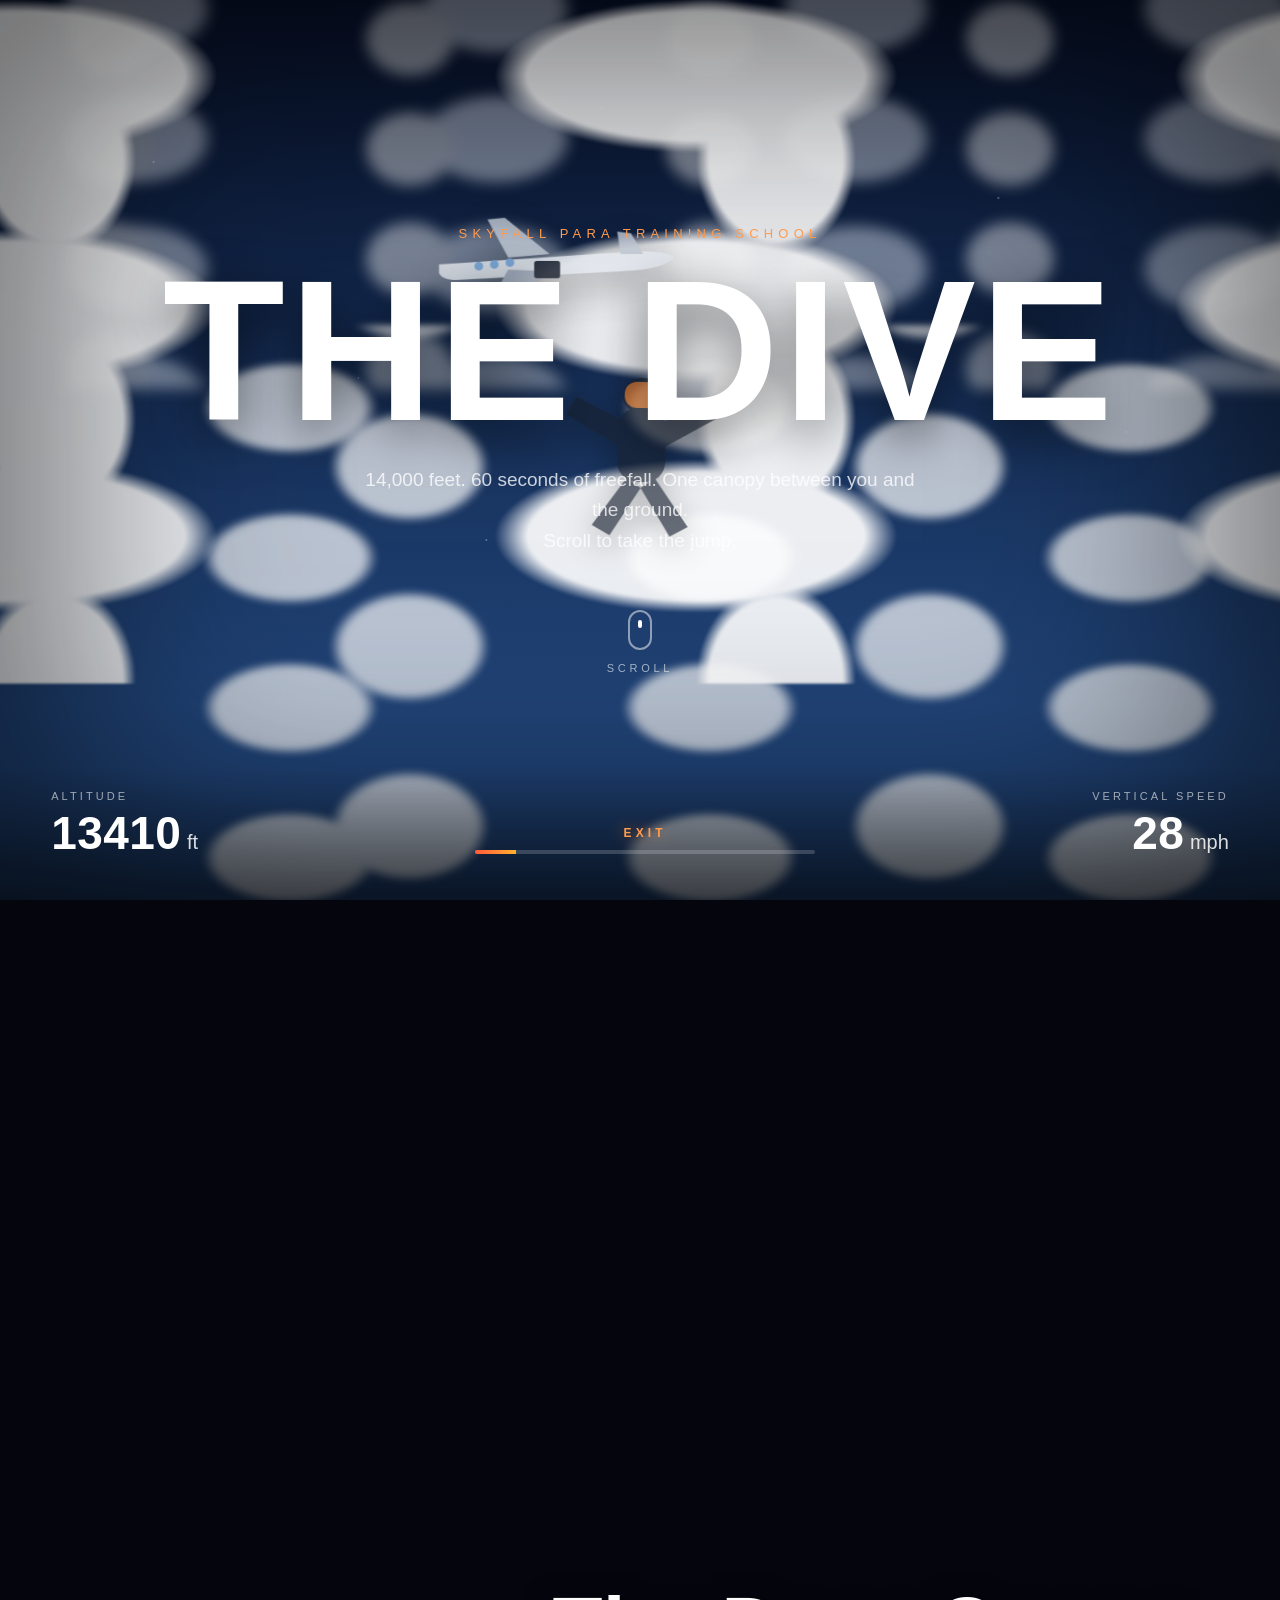
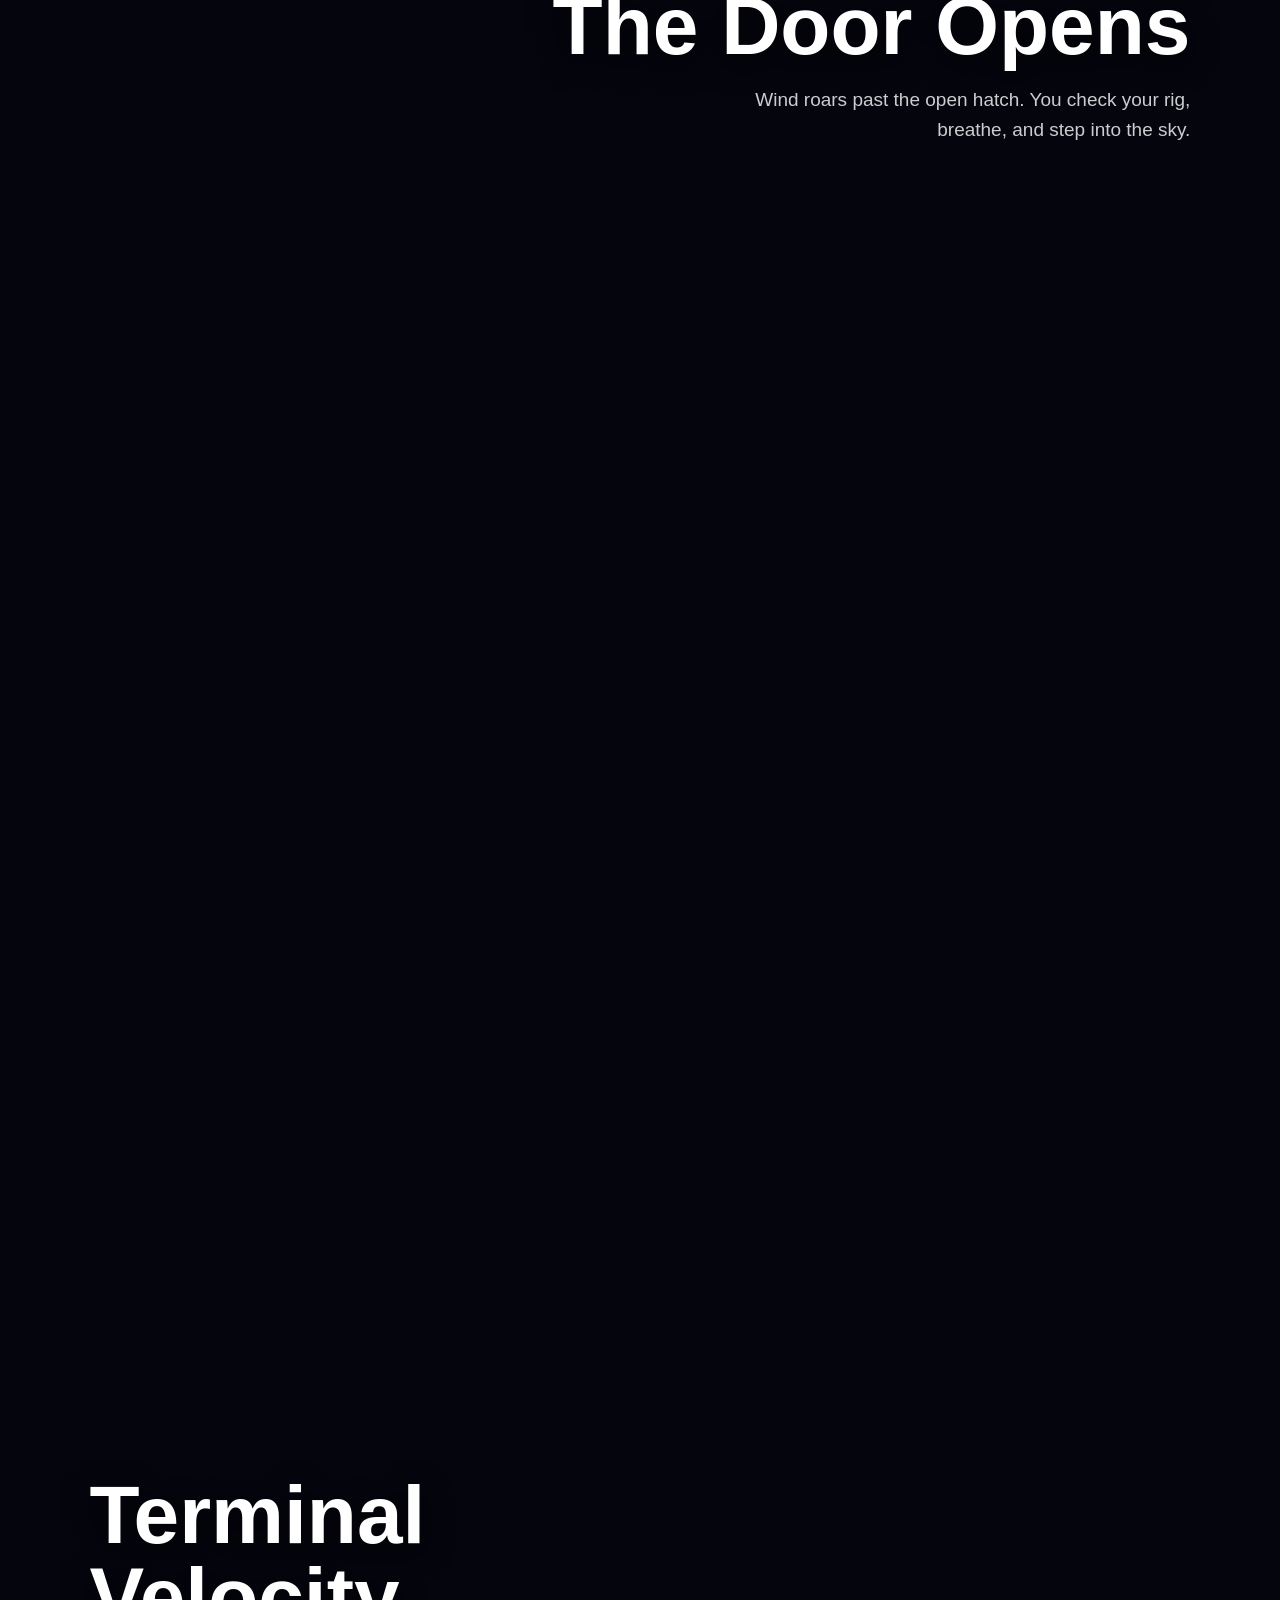
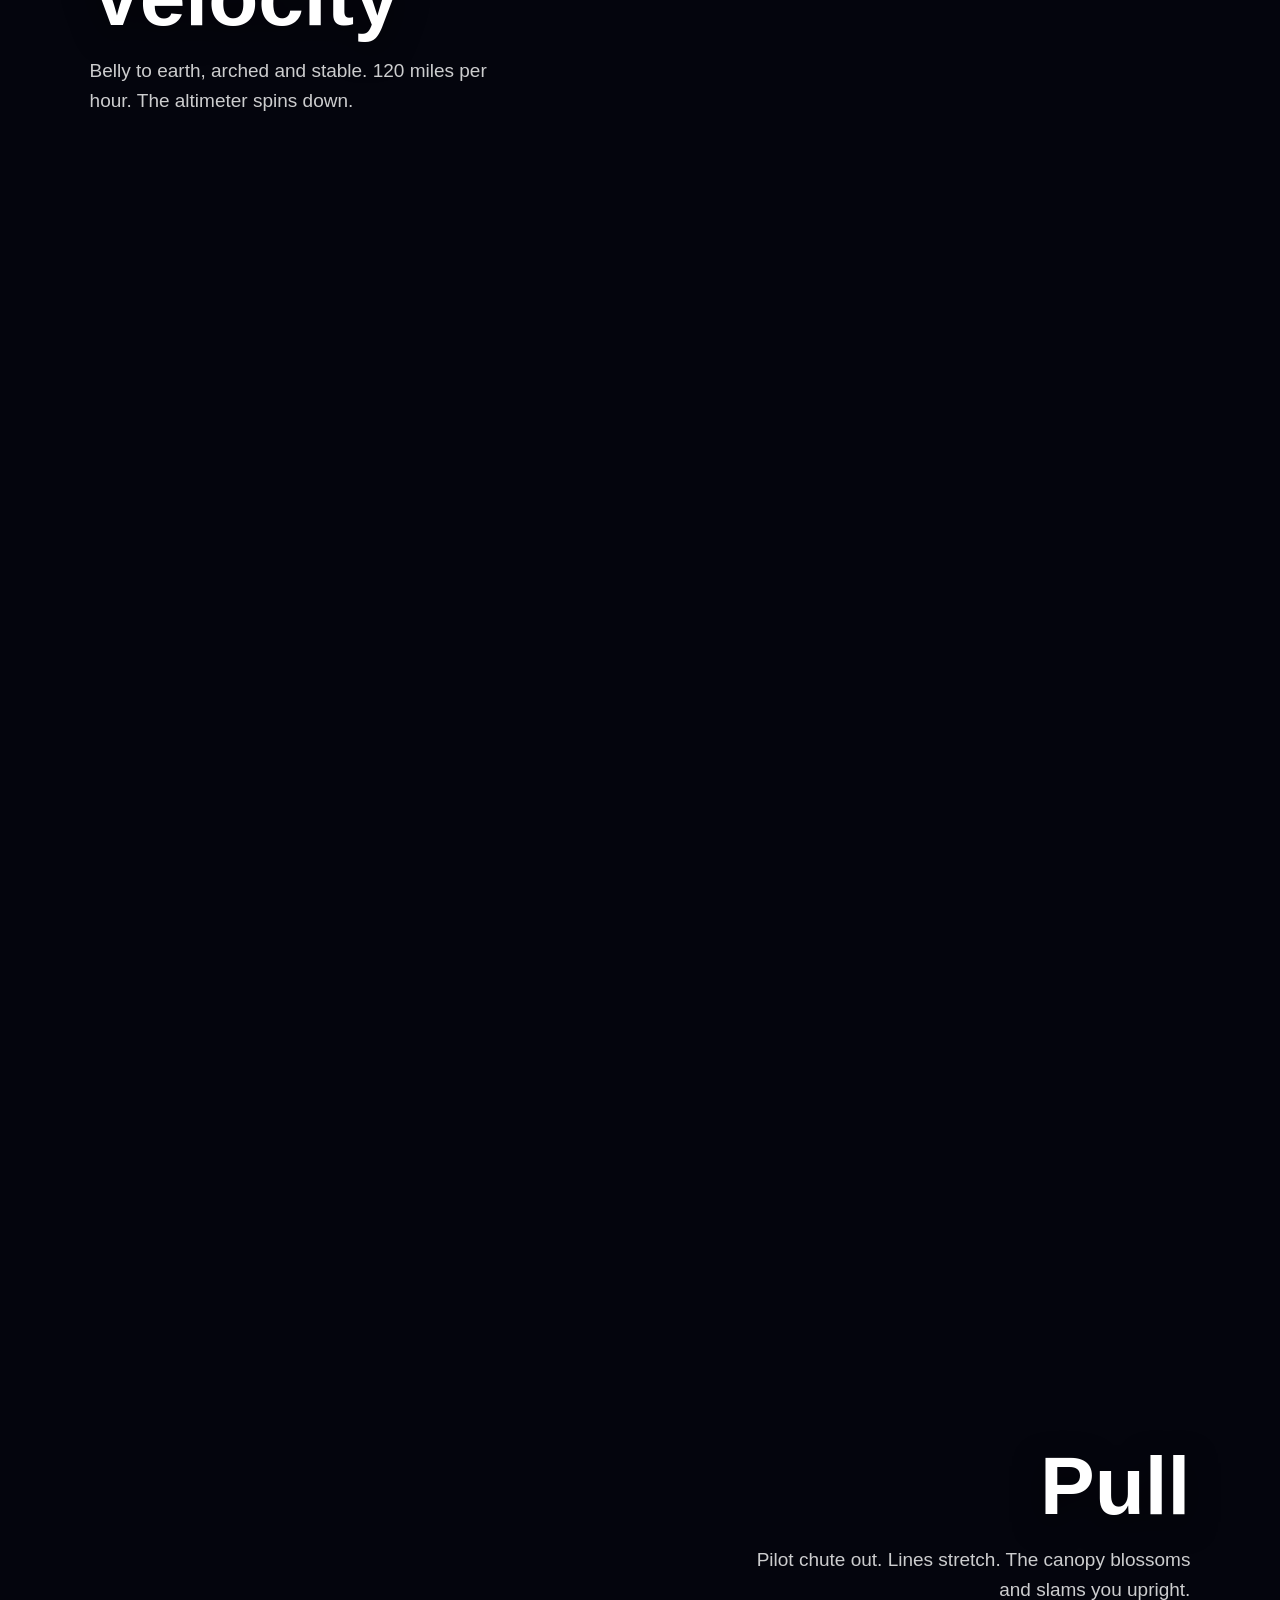
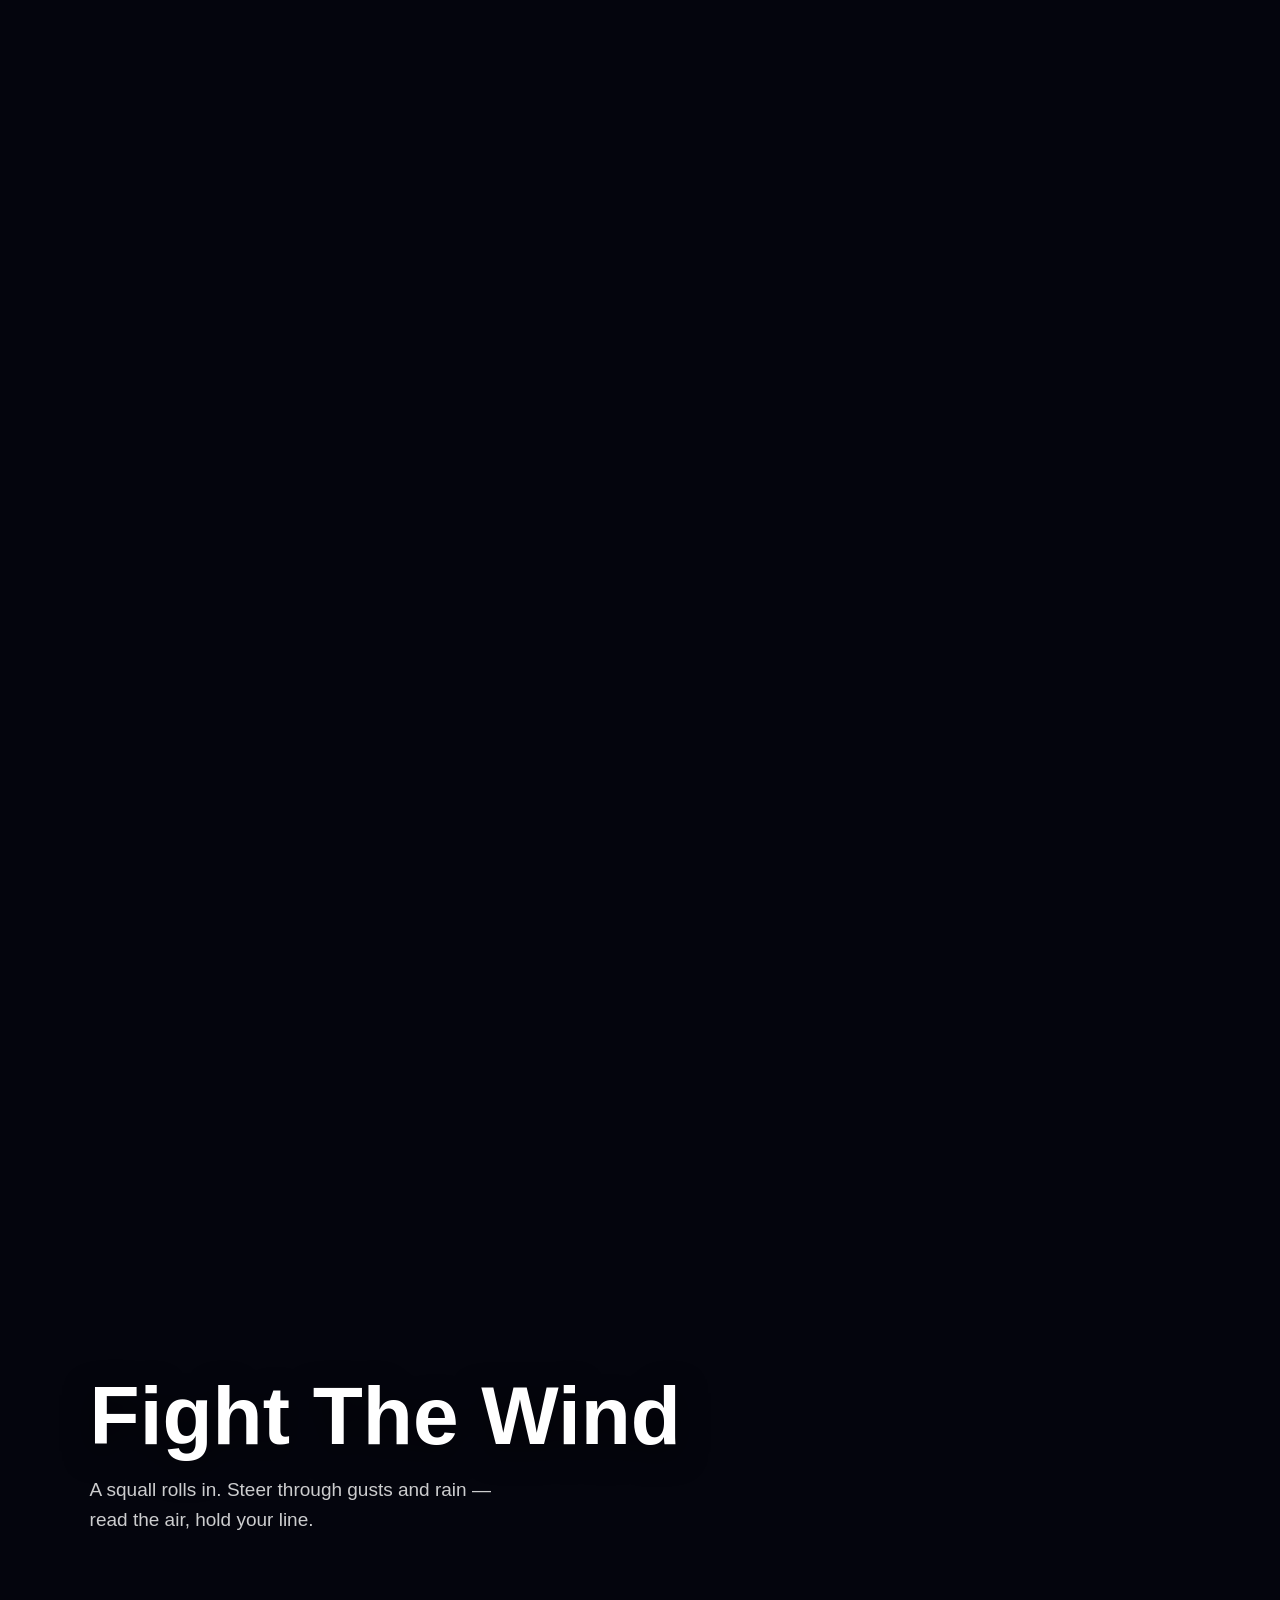
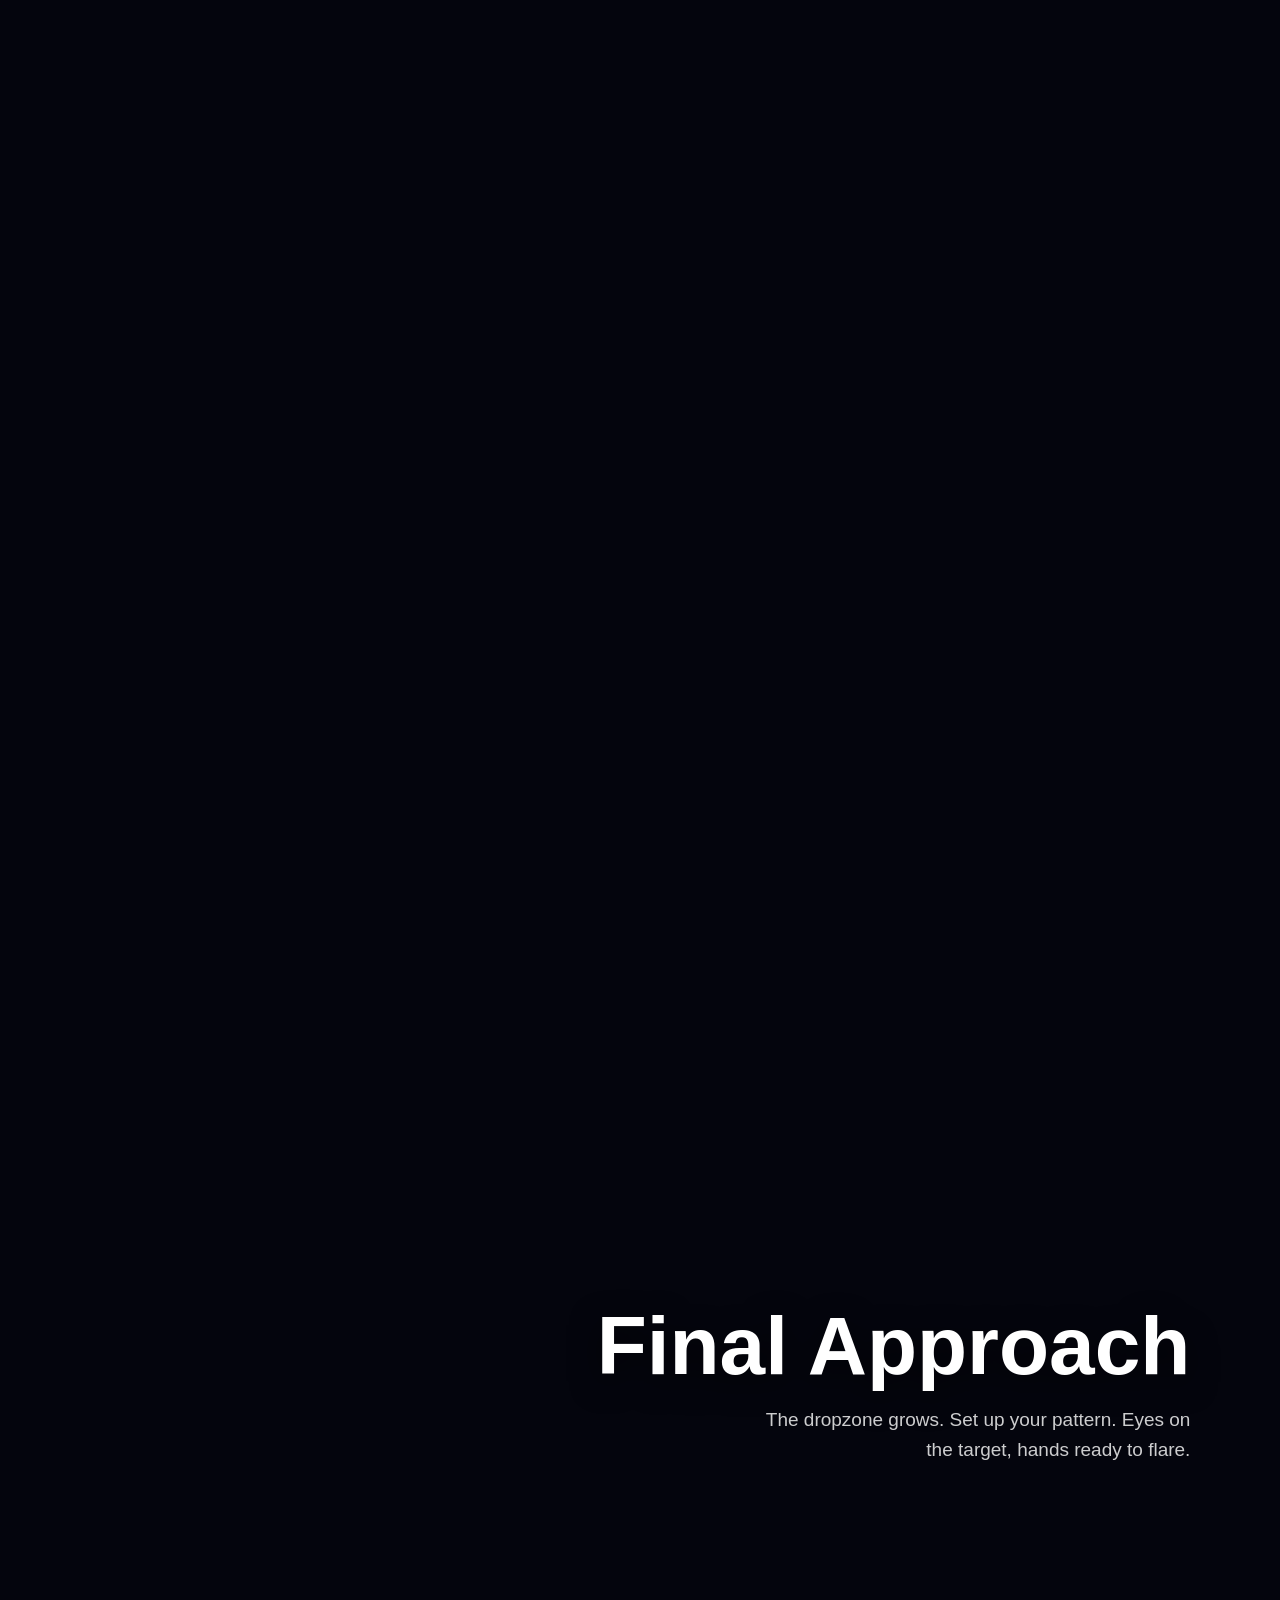
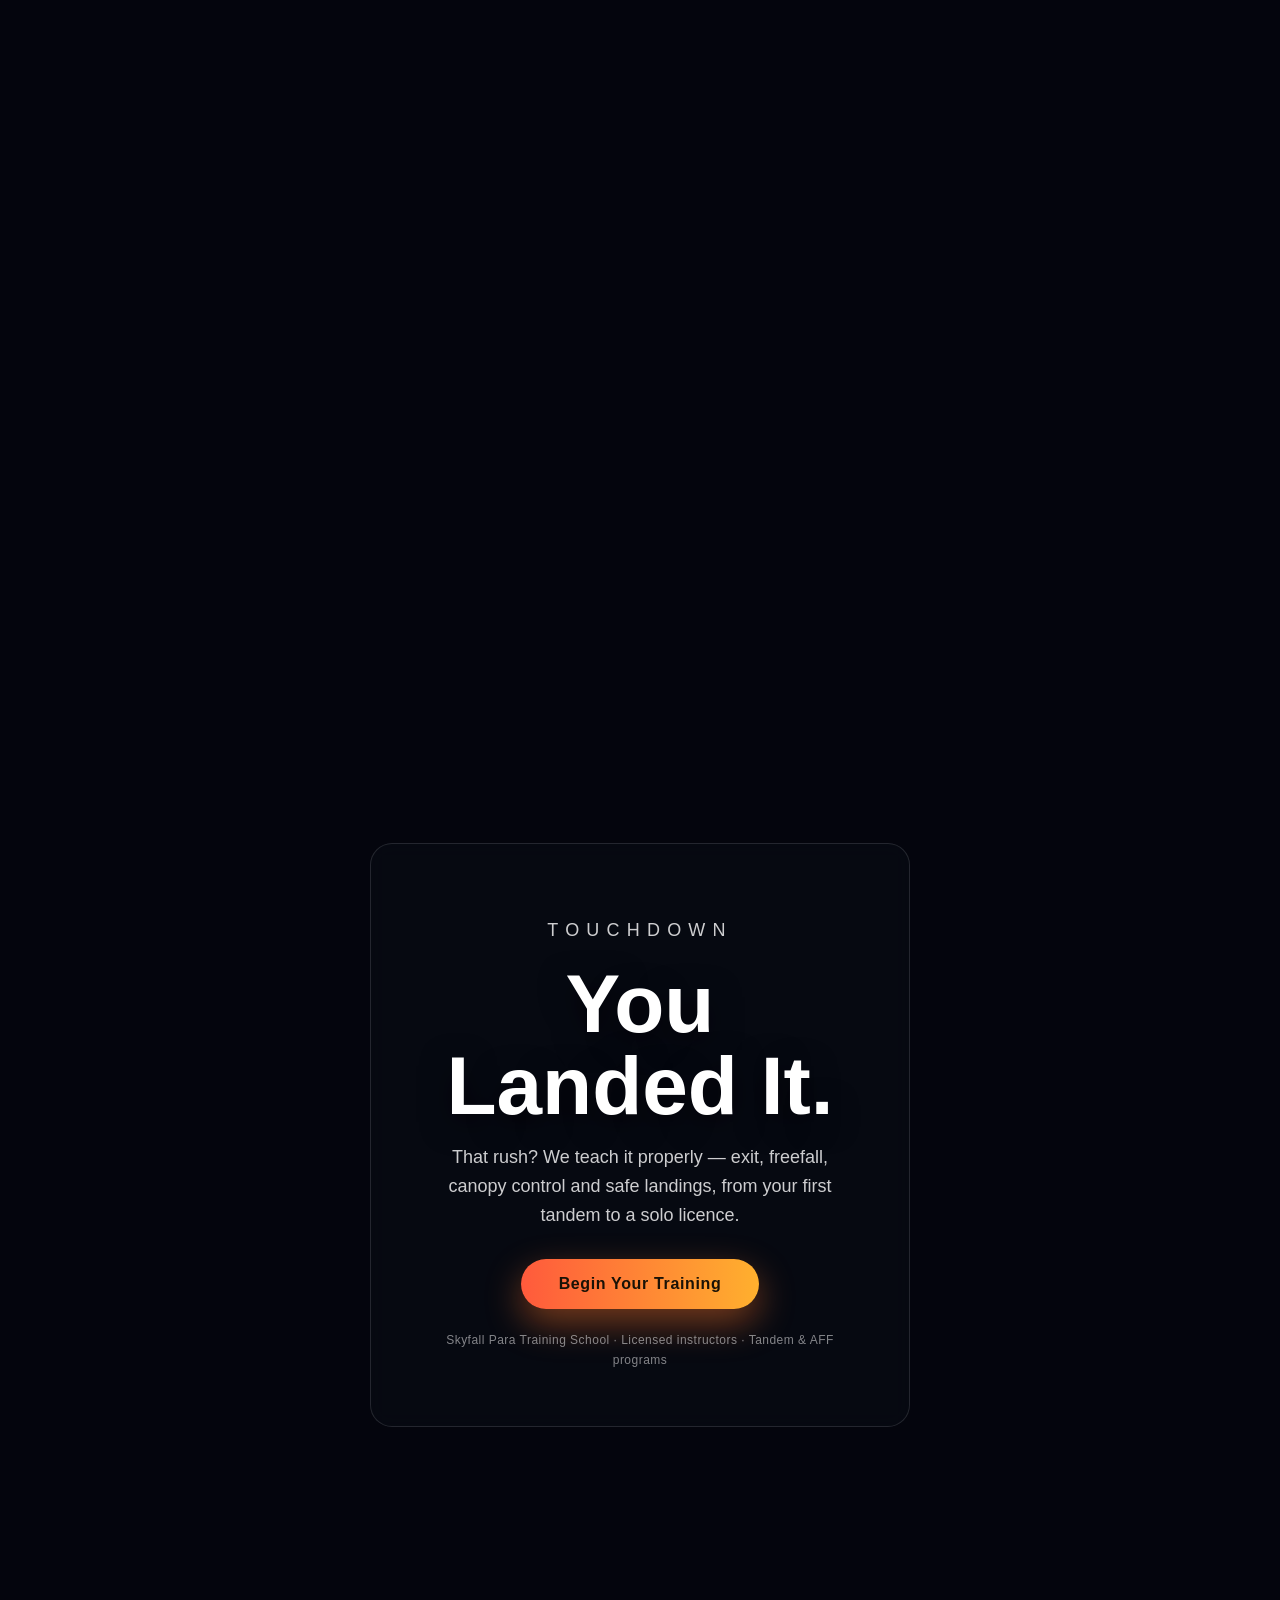
==== skydive-journey/index.html @ 57a95b62 "Add scroll-driven skydiving journey for para training school Self-contained interactive page in skyd" ====
<!DOCTYPE html>
<html lang="en">
<head>
<meta charset="UTF-8" />
<meta name="viewport" content="width=device-width, initial-scale=1, viewport-fit=cover" />
<title>THE DIVE — Skyfall Para Training School</title>
<meta name="description" content="A scroll-driven skydiving journey: exit, freefall, canopy, weather and a safe landing." />
<link rel="preconnect" href="https://fonts.googleapis.com" />
<link rel="stylesheet" href="style.css" />
</head>
<body>

<!-- ============ FIXED CINEMATIC STAGE ============ -->
<div class="stage" id="stage" aria-hidden="true">

  <!-- Sky (gradient driven by altitude) -->
  <div class="sky" id="sky"></div>
  <div class="sky-glow" id="skyGlow"></div>

  <!-- Star field for high altitude -->
  <div class="stars" id="stars"></div>

  <!-- Parallax cloud decks -->
  <div class="clouds deck-far"  id="cloudsFar"></div>
  <div class="clouds deck-mid"  id="cloudsMid"></div>
  <div class="clouds deck-near" id="cloudsNear"></div>

  <!-- Speed / wind streaks -->
  <div class="windfield" id="windfield"></div>

  <!-- The aircraft -->
  <div class="plane" id="plane">
    <svg viewBox="0 0 320 140" width="320" height="140" aria-hidden="true">
      <g fill="#e9eef5">
        <path d="M40 78 L250 64 Q300 60 312 70 Q300 84 250 86 L60 96 Q44 96 40 88 Z"/>
        <path d="M120 70 L96 26 L116 24 L168 66 Z" fill="#c4ccd8"/>
        <path d="M120 84 L100 120 L120 120 L168 86 Z" fill="#aab4c4"/>
        <path d="M250 66 L246 40 L262 42 L276 66 Z" fill="#c4ccd8"/>
        <circle cx="86" cy="80" r="5" fill="#7fb2e6"/>
        <circle cx="104" cy="78" r="5" fill="#7fb2e6"/>
        <circle cx="122" cy="76" r="5" fill="#7fb2e6"/>
      </g>
      <rect x="150" y="74" width="30" height="20" rx="3" fill="#1a2230"/>
    </svg>
  </div>

  <!-- The jumper + canopy rig -->
  <div class="rig" id="rig">

    <!-- Parachute canopy (unfurls on deploy) -->
    <div class="canopy" id="canopy">
      <svg viewBox="0 0 360 220" width="360" height="220" aria-hidden="true">
        <defs>
          <linearGradient id="cg" x1="0" y1="0" x2="0" y2="1">
            <stop offset="0" stop-color="#ff5a3c"/>
            <stop offset="0.5" stop-color="#ff8324"/>
            <stop offset="1" stop-color="#ffb02e"/>
          </linearGradient>
        </defs>
        <path d="M20 96 Q180 -8 340 96 Q338 120 322 122 L300 96 L276 124 L252 96
                 L228 126 L204 96 L180 128 L156 96 L132 126 L108 96 L84 124
                 L60 96 L38 122 Q22 120 20 96 Z" fill="url(#cg)"/>
        <g stroke="#2a3140" stroke-width="1.4" opacity="0.55">
          <line x1="60" y1="112" x2="172" y2="210"/>
          <line x1="120" y1="116" x2="176" y2="210"/>
          <line x1="180" y1="120" x2="180" y2="210"/>
          <line x1="240" y1="116" x2="184" y2="210"/>
          <line x1="300" y1="112" x2="188" y2="210"/>
        </g>
      </svg>
    </div>

    <!-- The skydiver -->
    <div class="diver" id="diver">
      <svg viewBox="0 0 220 220" width="220" height="220" aria-hidden="true">
        <!-- FREEFALL POSE (belly to earth, arched box) -->
        <g id="poseFreefall" fill="#16202e">
          <ellipse cx="110" cy="58" rx="20" ry="18"/>
          <rect x="86" y="70" width="48" height="74" rx="20"/>
          <path d="M92 84 L44 60 L34 78 L86 108 Z"/>
          <path d="M128 84 L176 60 L186 78 L134 108 Z"/>
          <path d="M96 140 L62 188 L80 198 L110 150 Z"/>
          <path d="M124 140 L158 188 L140 198 L110 150 Z"/>
          <rect x="92" y="44" width="36" height="26" rx="12" fill="#ff8324"/>
        </g>
        <!-- UNDER-CANOPY POSE (upright in harness) -->
        <g id="poseCanopy" fill="#16202e" opacity="0">
          <circle cx="110" cy="48" r="17"/>
          <rect x="92" y="62" width="36" height="62" rx="14"/>
          <path d="M96 70 L70 20 L84 14 L112 66 Z"/>
          <path d="M124 70 L150 20 L136 14 L108 66 Z"/>
          <rect x="95" y="120" width="13" height="64" rx="6"/>
          <rect x="112" y="120" width="13" height="64" rx="6"/>
          <rect x="94" y="36" width="32" height="22" rx="10" fill="#ff8324"/>
        </g>
      </svg>
    </div>
  </div>

  <!-- Weather: rain + storm + lightning -->
  <div class="rain" id="rain"></div>
  <div class="lightning" id="lightning"></div>

  <!-- The ground rushing up -->
  <div class="ground" id="ground">
    <div class="field"></div>
    <div class="dropzone" id="dropzone">
      <span class="dz-ring"></span><span class="dz-ring r2"></span>
      <span class="dz-x">×</span>
    </div>
    <div class="dust" id="dust"></div>
  </div>

  <!-- Cinematic overlays -->
  <div class="vignette" id="vignette"></div>
  <div class="gforce" id="gforce"></div>
  <div class="flash" id="flash"></div>

  <!-- HUD -->
  <div class="hud">
    <div class="hud-block">
      <span class="hud-label">Altitude</span>
      <span class="hud-value"><b id="alt">14000</b> ft</span>
    </div>
    <div class="hud-mid">
      <span class="phase" id="phase">Ready</span>
      <div class="divebar"><i id="diveFill"></i></div>
    </div>
    <div class="hud-block right">
      <span class="hud-label">Vertical Speed</span>
      <span class="hud-value"><b id="spd">0</b> mph</span>
    </div>
  </div>
</div>

<!-- ============ SCROLL TRACK (drives the dive) ============ -->
<main class="track">
  <header class="hero">
    <p class="kicker">Skyfall Para Training School</p>
    <h1>THE&nbsp;DIVE</h1>
    <p class="sub">14,000 feet. 60 seconds of freefall. One canopy between you and the ground.<br/>Scroll to take the jump.</p>
    <div class="scroll-cue"><span></span>scroll</div>
  </header>

  <section class="beat" data-title="Exit"><h2>The Door Opens</h2><p>Wind roars past the open hatch. You check your rig, breathe, and step into the sky.</p></section>
  <section class="beat" data-title="Freefall"><h2>Terminal Velocity</h2><p>Belly to earth, arched and stable. 120 miles per hour. The altimeter spins down.</p></section>
  <section class="beat" data-title="Deploy"><h2>Pull</h2><p>Pilot chute out. Lines stretch. The canopy blossoms and slams you upright.</p></section>
  <section class="beat" data-title="Weather"><h2>Fight The Wind</h2><p>A squall rolls in. Steer through gusts and rain — read the air, hold your line.</p></section>
  <section class="beat" data-title="Approach"><h2>Final Approach</h2><p>The dropzone grows. Set up your pattern. Eyes on the target, hands ready to flare.</p></section>

  <section class="finale" id="finale">
    <div class="card">
      <p class="kicker">Touchdown</p>
      <h2>You Landed It.</h2>
      <p>That rush? We teach it properly — exit, freefall, canopy control and safe landings, from your first tandem to a solo licence.</p>
      <a class="cta" href="#" onclick="return false;">Begin Your Training</a>
      <p class="fineprint">Skyfall Para Training School · Licensed instructors · Tandem &amp; AFF programs</p>
    </div>
  </section>
</main>

<script src="script.js"></script>
</body>
</html>
---- skydive-journey/style.css ----
/* ============================================================
   THE DIVE — scroll-driven skydiving journey
   ============================================================ */

:root{
  --p: 0;            /* global dive progress 0..1 (set by JS) */
  --sky-top:  #04050d;
  --sky-bot:  #15305a;
  --glow: 0;         /* horizon glow opacity */
  --shake: 0px;      /* canopy-shock screen shake */
  --gforce: 0;       /* freefall vignette punch */
}

*{ margin:0; padding:0; box-sizing:border-box; }

html{ scroll-behavior:smooth; }

body{
  background:#04050d;
  color:#fff;
  font-family:"Segoe UI",-apple-system,BlinkMacSystemFont,Roboto,Helvetica,Arial,sans-serif;
  -webkit-font-smoothing:antialiased;
  overflow-x:hidden;
}

/* ---------- Fixed cinematic stage ---------- */
.stage{
  position:fixed; inset:0;
  overflow:hidden;
  z-index:0;
  transform:translate3d(var(--shake),calc(var(--shake) * -0.6),0);
}

/* ---------- Sky ---------- */
.sky{
  position:absolute; inset:-2px;
  background:linear-gradient(180deg,var(--sky-top) 0%, var(--sky-bot) 78%);
  transition:background .12s linear;
}
.sky-glow{
  position:absolute; left:-10%; right:-10%; bottom:-8%;
  height:60%;
  background:radial-gradient(60% 100% at 50% 100%,
            rgba(255,150,70,.55), rgba(255,150,70,0) 70%);
  opacity:var(--glow);
  pointer-events:none;
}

/* ---------- Stars (high altitude only) ---------- */
.stars{
  position:absolute; inset:0;
  opacity:0;
  background-image:
    radial-gradient(1.4px 1.4px at 12% 18%, #fff, transparent),
    radial-gradient(1.2px 1.2px at 28% 42%, #cfe0ff, transparent),
    radial-gradient(1.6px 1.6px at 47% 12%, #fff, transparent),
    radial-gradient(1px 1px at 63% 33%, #fff, transparent),
    radial-gradient(1.5px 1.5px at 78% 22%, #e6efff, transparent),
    radial-gradient(1.1px 1.1px at 88% 48%, #fff, transparent),
    radial-gradient(1.3px 1.3px at 38% 60%, #fff, transparent);
  pointer-events:none;
}

/* ---------- Clouds ---------- */
.clouds{
  position:absolute; left:-20%; right:-20%;
  height:240%;
  top:-70%;
  pointer-events:none;
  will-change:transform;
}
.clouds::before,.clouds::after{
  content:""; position:absolute; left:0; right:0; height:34%;
  background-repeat:no-repeat;
}
.deck-far{ filter:blur(7px);  opacity:.45; }
.deck-mid{ filter:blur(3px);  opacity:.7;  }
.deck-near{ filter:blur(1px); opacity:.92; }

.deck-far::before{
  top:14%;
  background:
    radial-gradient(closest-side at 22% 50%, #fff 0 60%, transparent 72%) 0 0/300px 110px,
    radial-gradient(closest-side at 70% 50%, #eef4ff 0 60%, transparent 72%) 140px 30px/360px 130px;
}
.deck-mid::before{
  top:46%;
  background:
    radial-gradient(closest-side at 30% 55%, #fff 0 58%, transparent 70%) 0 0/420px 150px,
    radial-gradient(closest-side at 78% 45%, #fff 0 58%, transparent 70%) 260px 60px/520px 180px;
}
.deck-mid::after{
  top:72%;
  background:
    radial-gradient(closest-side at 50% 50%, #fff 0 60%, transparent 72%) 80px 0/600px 200px;
}
.deck-near::before{
  top:30%;
  background:
    radial-gradient(closest-side at 40% 55%, #fff 0 62%, transparent 74%) 0 0/680px 230px,
    radial-gradient(closest-side at 85% 50%, #fff 0 62%, transparent 74%) 420px 80px/720px 260px;
}

/* ---------- Wind / speed streaks ---------- */
.windfield{
  position:absolute; inset:-10%;
  pointer-events:none;
  opacity:0;
  background-image:repeating-linear-gradient(
      to bottom,
      rgba(255,255,255,.5) 0 2px,
      transparent 2px 26px);
  background-size:100% 220px;
  mix-blend-mode:screen;
  animation:windrush .5s linear infinite;
}
@keyframes windrush{ to{ background-position:0 220px; } }

/* ---------- Aircraft ---------- */
.plane{
  position:absolute; left:50%; top:34%;
  transform:translate(-50%,-50%);
  filter:drop-shadow(0 14px 24px rgba(0,0,0,.45));
  will-change:transform,opacity;
}

/* ---------- Rig: diver + canopy ---------- */
.rig{
  position:absolute; left:50%; top:50%;
  transform:translate(-50%,-50%);
  will-change:transform;
}
.diver{
  position:relative;
  filter:drop-shadow(0 10px 16px rgba(0,0,0,.4));
  transform-origin:50% 30%;
  will-change:transform;
}
.canopy{
  position:absolute; left:50%; bottom:78%;
  transform:translateX(-50%) scale(.02);
  transform-origin:50% 100%;
  opacity:0;
  filter:drop-shadow(0 10px 20px rgba(0,0,0,.35));
  will-change:transform,opacity;
}
#poseFreefall,#poseCanopy{ transition:opacity .25s ease; }

/* ---------- Weather ---------- */
.rain{
  position:absolute; inset:-20%;
  pointer-events:none;
  opacity:0;
  background-image:repeating-linear-gradient(
      14deg,
      rgba(190,215,240,.55) 0 1.5px,
      transparent 1.5px 9px);
  background-size:100% 120px;
  animation:rainfall .35s linear infinite;
}
@keyframes rainfall{ to{ background-position:60px 120px; } }

.lightning{
  position:absolute; inset:0;
  background:#fff;
  opacity:0;
  pointer-events:none;
  mix-blend-mode:screen;
}
.lightning.strike{ animation:strike 1.1s linear; }
@keyframes strike{
  0%,100%{opacity:0} 4%{opacity:.9} 8%{opacity:.1}
  12%{opacity:.75} 16%{opacity:0} 60%{opacity:0}
}

/* ---------- Ground ---------- */
.ground{
  position:absolute; left:-10%; right:-10%; bottom:0;
  height:46%;
  transform:translateY(100%);
  will-change:transform;
}
.field{
  position:absolute; inset:0;
  background:
    radial-gradient(120% 80% at 50% 120%, #2f7d3f 0%, #245f31 55%, #1b3f24 100%);
}
.field::after{
  content:""; position:absolute; inset:0;
  background-image:
    repeating-linear-gradient(92deg, rgba(0,0,0,.10) 0 60px, transparent 60px 130px),
    repeating-linear-gradient(2deg,  rgba(255,255,255,.05) 0 40px, transparent 40px 110px);
}
.dropzone{
  position:absolute; left:50%; top:30%;
  width:120px; height:120px;
  transform:translate(-50%,-50%);
  display:grid; place-items:center;
}
.dz-ring{
  position:absolute; inset:0; border:3px solid rgba(255,255,255,.85);
  border-radius:50%;
}
.dz-ring.r2{ inset:26px; opacity:.6; }
.dz-x{
  font-size:54px; font-weight:800; color:#fff;
  text-shadow:0 2px 6px rgba(0,0,0,.5);
}
.dust{
  position:absolute; left:50%; bottom:22%;
  width:10px; height:10px; border-radius:50%;
  background:radial-gradient(circle,#d8c9a8,rgba(216,201,168,0));
  transform:translateX(-50%) scale(0);
  opacity:0;
}

/* ---------- Cinematic overlays ---------- */
.vignette{
  position:absolute; inset:0; pointer-events:none;
  box-shadow:inset 0 0 240px 70px rgba(0,0,0,.55);
}
.gforce{
  position:absolute; inset:0; pointer-events:none;
  background:radial-gradient(60% 60% at 50% 45%,
            transparent 40%, rgba(0,0,0,.7) 100%);
  opacity:var(--gforce);
}
.flash{
  position:absolute; inset:0; pointer-events:none;
  background:#fff; opacity:0;
}

/* ---------- HUD ---------- */
.hud{
  position:absolute; left:0; right:0; bottom:0;
  display:flex; align-items:flex-end; justify-content:space-between;
  gap:20px;
  padding:22px clamp(16px,4vw,54px) clamp(18px,3.4vw,40px);
  font-variant-numeric:tabular-nums;
  z-index:5;
  background:linear-gradient(0deg, rgba(0,0,0,.5), transparent);
}
.hud-label{
  display:block; font-size:11px; letter-spacing:.28em;
  text-transform:uppercase; color:rgba(255,255,255,.6);
  margin-bottom:4px;
}
.hud-value{ font-size:clamp(15px,2.2vw,20px); color:rgba(255,255,255,.85); }
.hud-value b{
  font-size:clamp(26px,5vw,46px); font-weight:800; color:#fff;
  letter-spacing:.01em;
}
.hud-block.right{ text-align:right; }
.hud-mid{ flex:1; max-width:340px; text-align:center; padding-bottom:6px; }
.phase{
  display:inline-block; font-size:12px; letter-spacing:.34em;
  text-transform:uppercase; color:#ff9b4d; font-weight:700;
  margin-bottom:10px;
  text-shadow:0 0 14px rgba(255,131,36,.6);
}
.divebar{
  height:4px; border-radius:99px;
  background:rgba(255,255,255,.18); overflow:hidden;
}
.divebar i{
  display:block; height:100%; width:calc(var(--p) * 100%);
  background:linear-gradient(90deg,#ff5a3c,#ffb02e);
}

/* ---------- Scroll track (transparent, drives the stage) ---------- */
.track{ position:relative; z-index:2; }

.hero,.beat,.finale{
  min-height:100vh;
  display:flex; flex-direction:column; justify-content:center;
  padding:8vh clamp(22px,7vw,120px);
}
.beat{ min-height:170vh; }   /* longer beats = more animation runway */
.finale{ min-height:130vh; }

.hero{ text-align:center; align-items:center; }
.kicker{
  font-size:13px; letter-spacing:.4em; text-transform:uppercase;
  color:#ff9b4d; margin-bottom:18px;
}
.hero h1{
  font-size:clamp(64px,18vw,200px);
  font-weight:900; letter-spacing:.02em; line-height:.92;
  text-shadow:0 14px 50px rgba(0,0,0,.6);
}
.hero .sub{
  margin-top:22px; max-width:560px;
  font-size:clamp(15px,2.3vw,19px); line-height:1.6;
  color:rgba(255,255,255,.78);
}
.scroll-cue{
  margin-top:54px; font-size:11px; letter-spacing:.34em;
  text-transform:uppercase; color:rgba(255,255,255,.6);
  display:flex; flex-direction:column; align-items:center; gap:12px;
}
.scroll-cue span{
  width:24px; height:40px; border:2px solid rgba(255,255,255,.5);
  border-radius:14px; position:relative;
}
.scroll-cue span::after{
  content:""; position:absolute; left:50%; top:8px;
  width:4px; height:8px; border-radius:2px; background:#fff;
  transform:translateX(-50%);
  animation:cue 1.5s ease-in-out infinite;
}
@keyframes cue{ 0%{opacity:0;transform:translate(-50%,0)} 40%{opacity:1}
  100%{opacity:0;transform:translate(-50%,16px)} }

.beat h2,.finale h2{
  font-size:clamp(34px,7vw,82px); font-weight:900; line-height:1;
  max-width:14ch;
  text-shadow:0 8px 30px rgba(0,0,0,.6);
}
.beat p{
  margin-top:18px; max-width:440px;
  font-size:clamp(15px,2.3vw,19px); line-height:1.6;
  color:rgba(255,255,255,.8);
}
.beat:nth-child(even){ align-items:flex-end; text-align:right; }
.beat:nth-child(even) p{ margin-left:auto; }

.finale{ align-items:center; text-align:center; }
.card{
  max-width:540px;
  background:rgba(10,14,22,.55);
  border:1px solid rgba(255,255,255,.12);
  backdrop-filter:blur(10px);
  -webkit-backdrop-filter:blur(10px);
  border-radius:22px;
  padding:clamp(30px,5vw,56px);
}
.card p{ margin-top:16px; color:rgba(255,255,255,.8); line-height:1.6;
  font-size:clamp(15px,2.2vw,18px); }
.cta{
  display:inline-block; margin-top:30px;
  padding:16px 38px; border-radius:99px;
  background:linear-gradient(90deg,#ff5a3c,#ffb02e);
  color:#1a1206; font-weight:800; letter-spacing:.04em;
  text-decoration:none; font-size:16px;
  box-shadow:0 14px 36px rgba(255,120,40,.45);
  transition:transform .18s ease, box-shadow .18s ease;
}
.cta:hover{ transform:translateY(-2px) scale(1.02);
  box-shadow:0 18px 44px rgba(255,120,40,.6); }
.fineprint{
  margin-top:22px !important; font-size:12px !important;
  letter-spacing:.04em; color:rgba(255,255,255,.5) !important;
}

/* ---------- Reduced motion ---------- */
@media (prefers-reduced-motion:reduce){
  html{ scroll-behavior:auto; }
  .windfield,.rain,.scroll-cue span::after{ animation:none; }
}
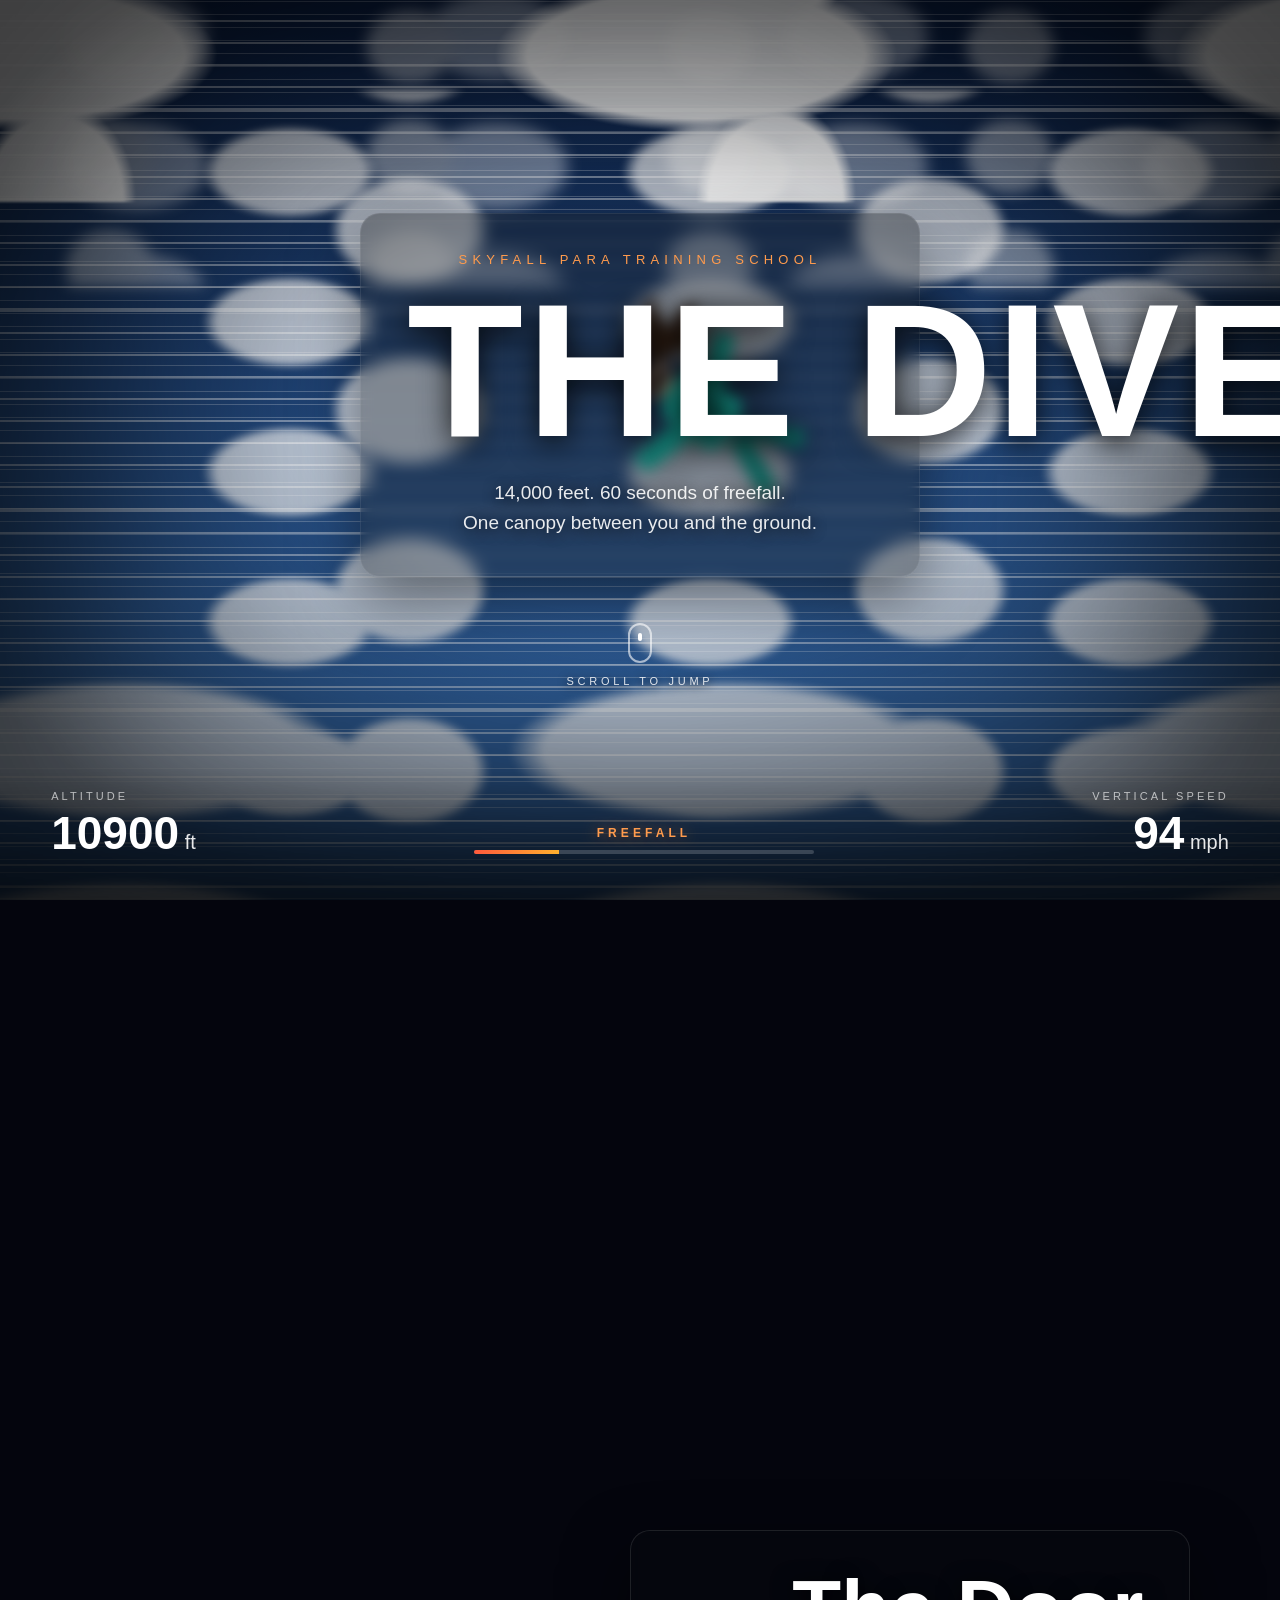
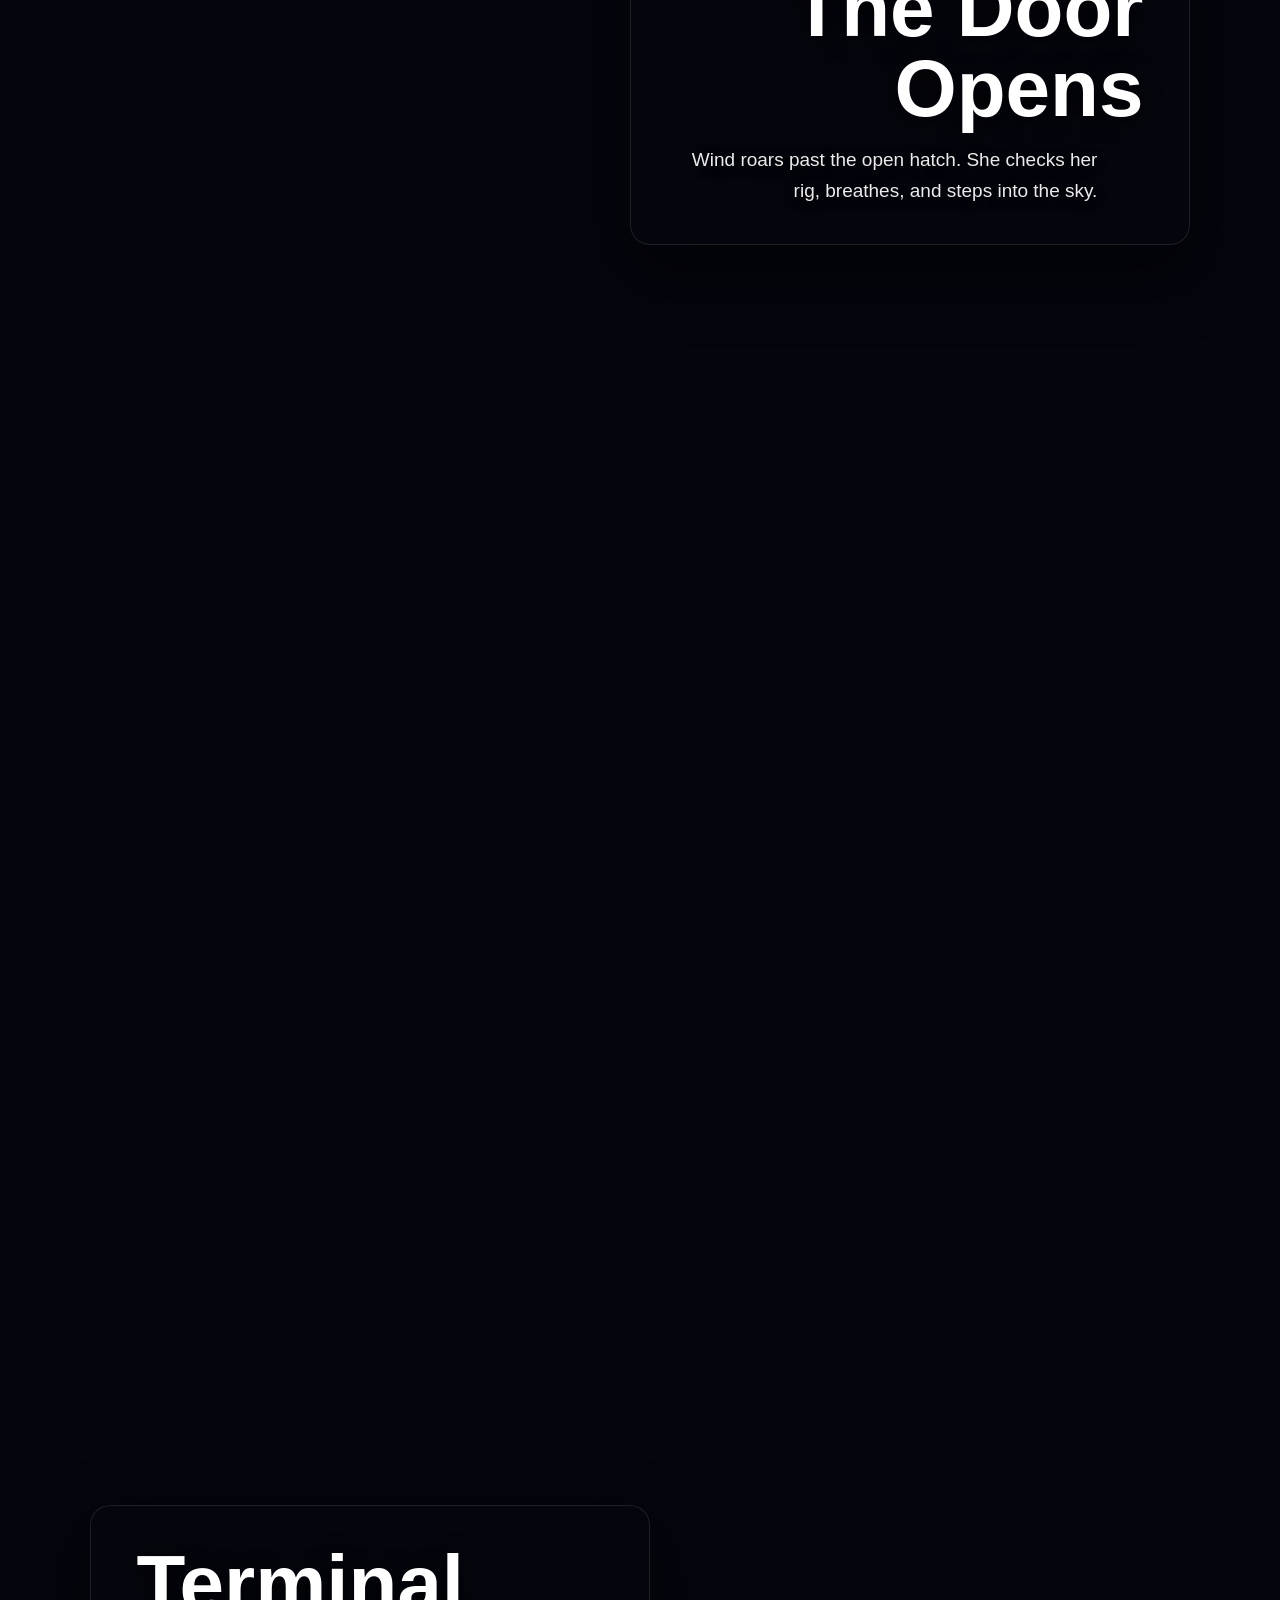
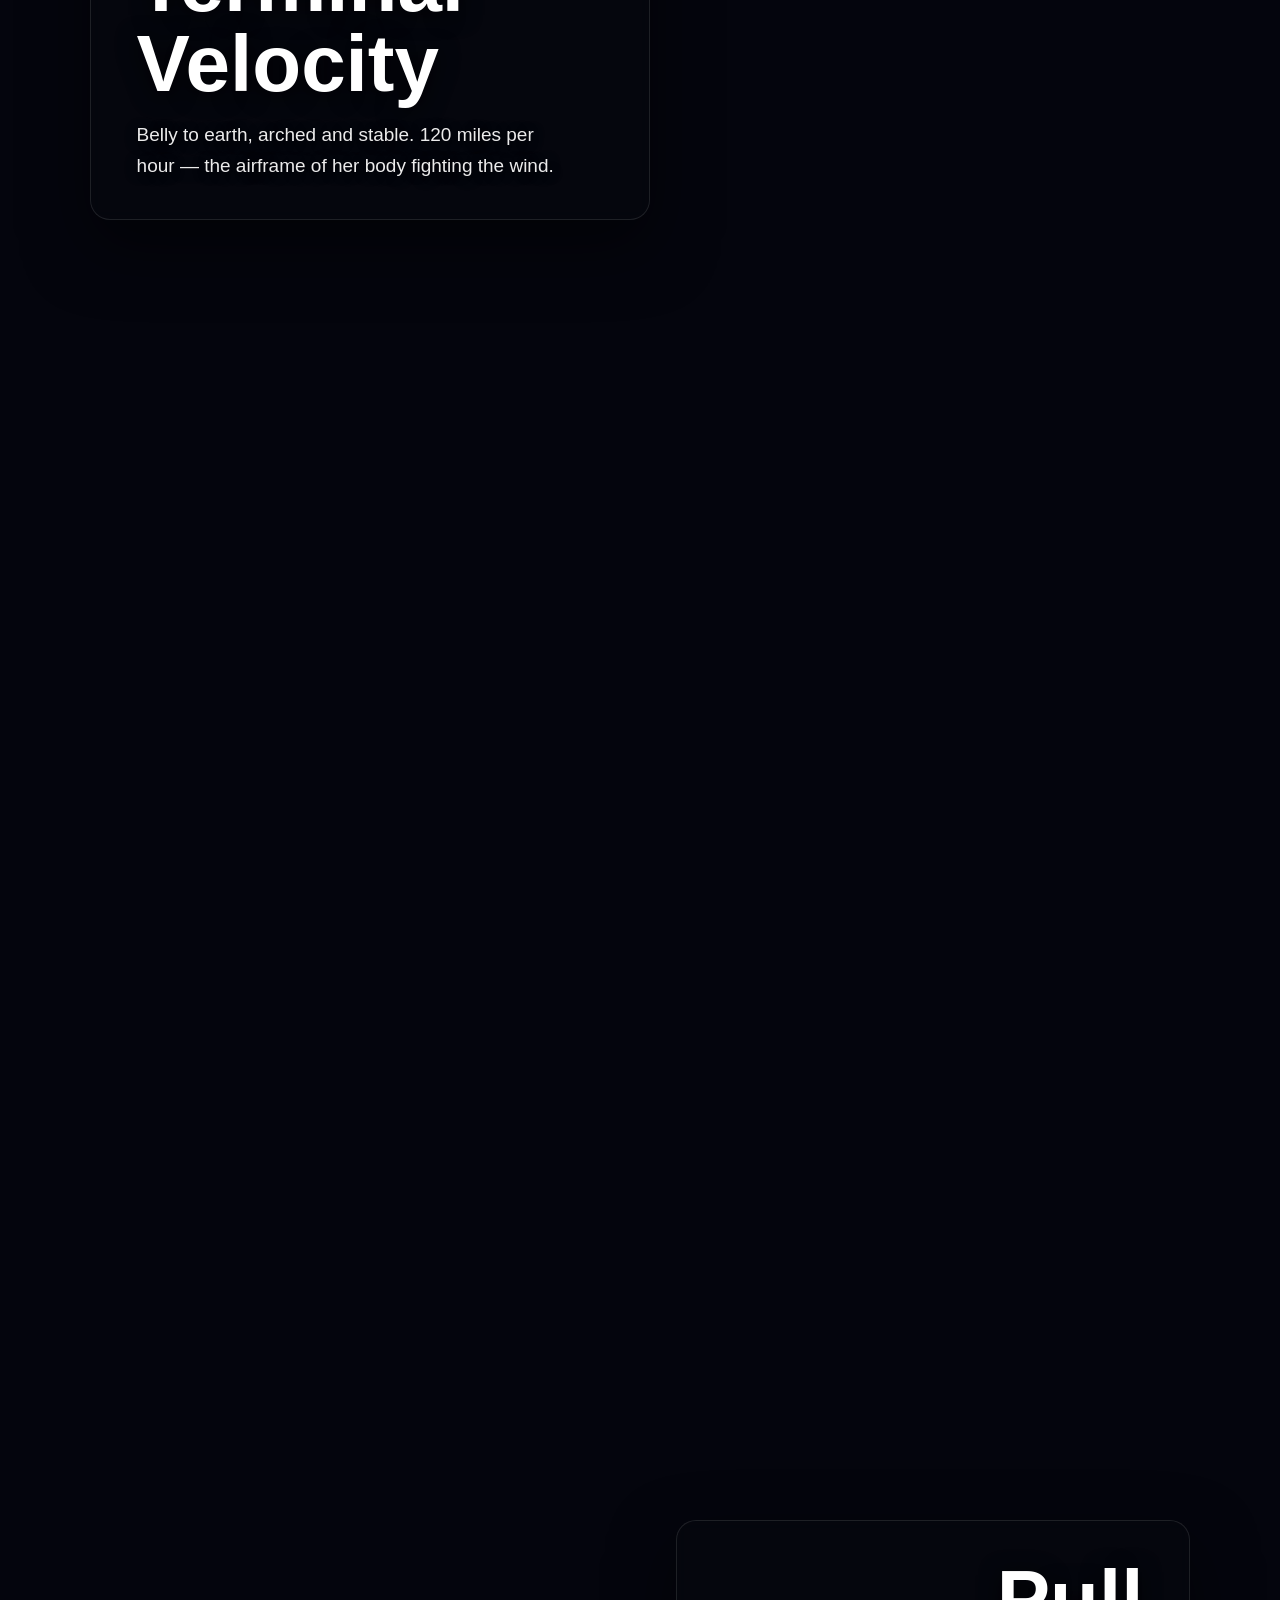
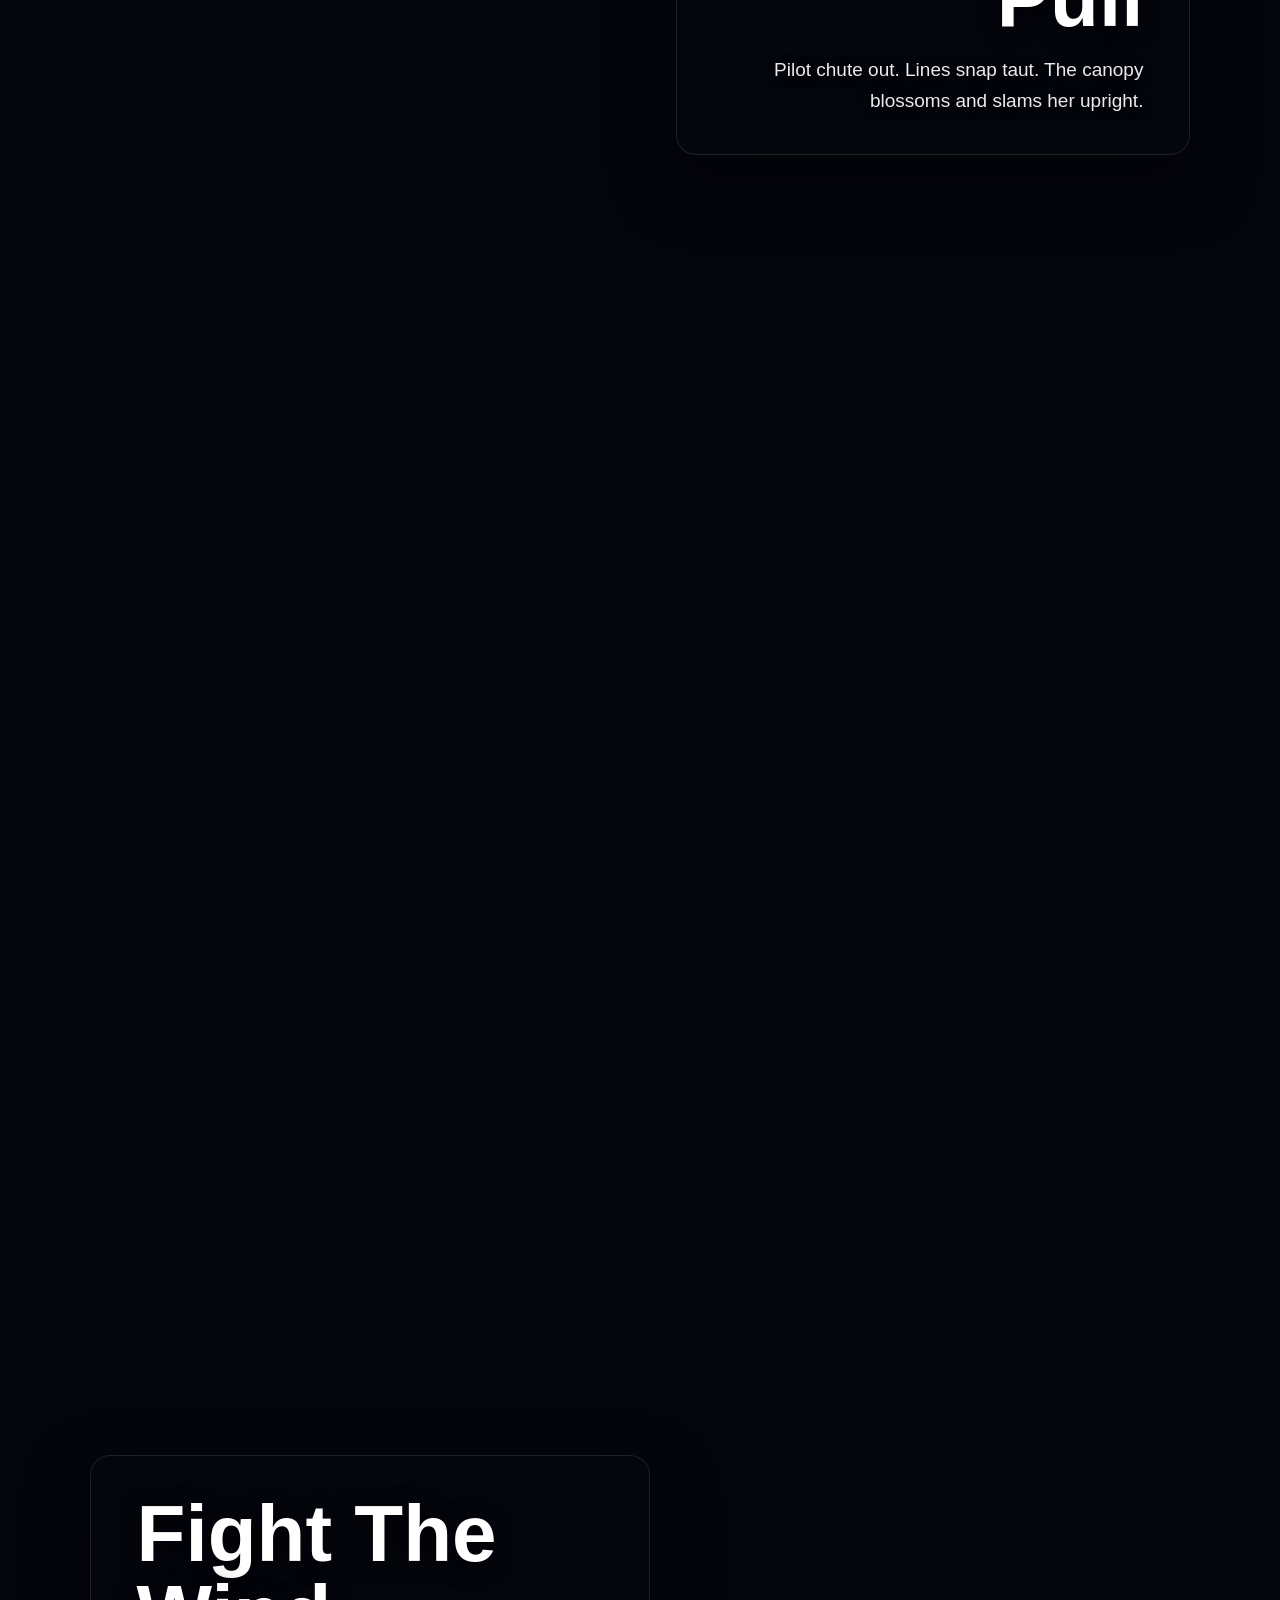
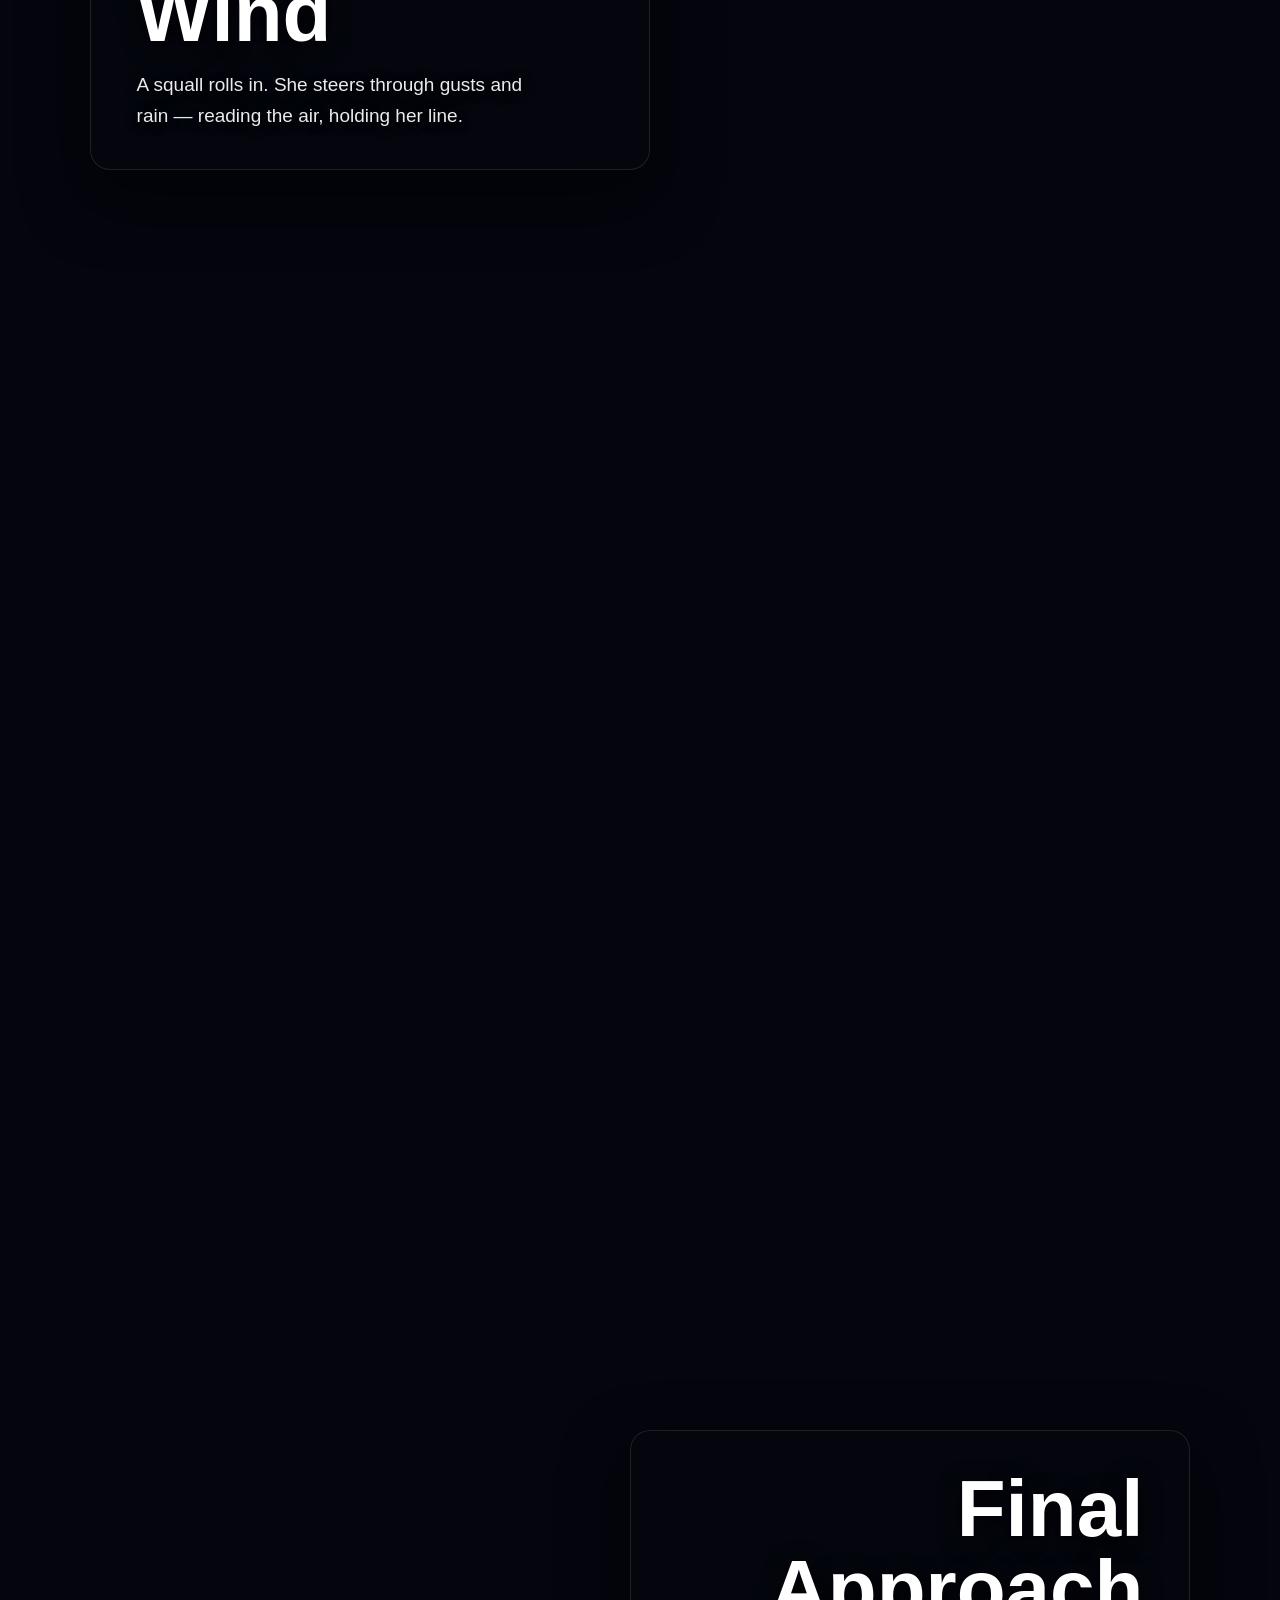
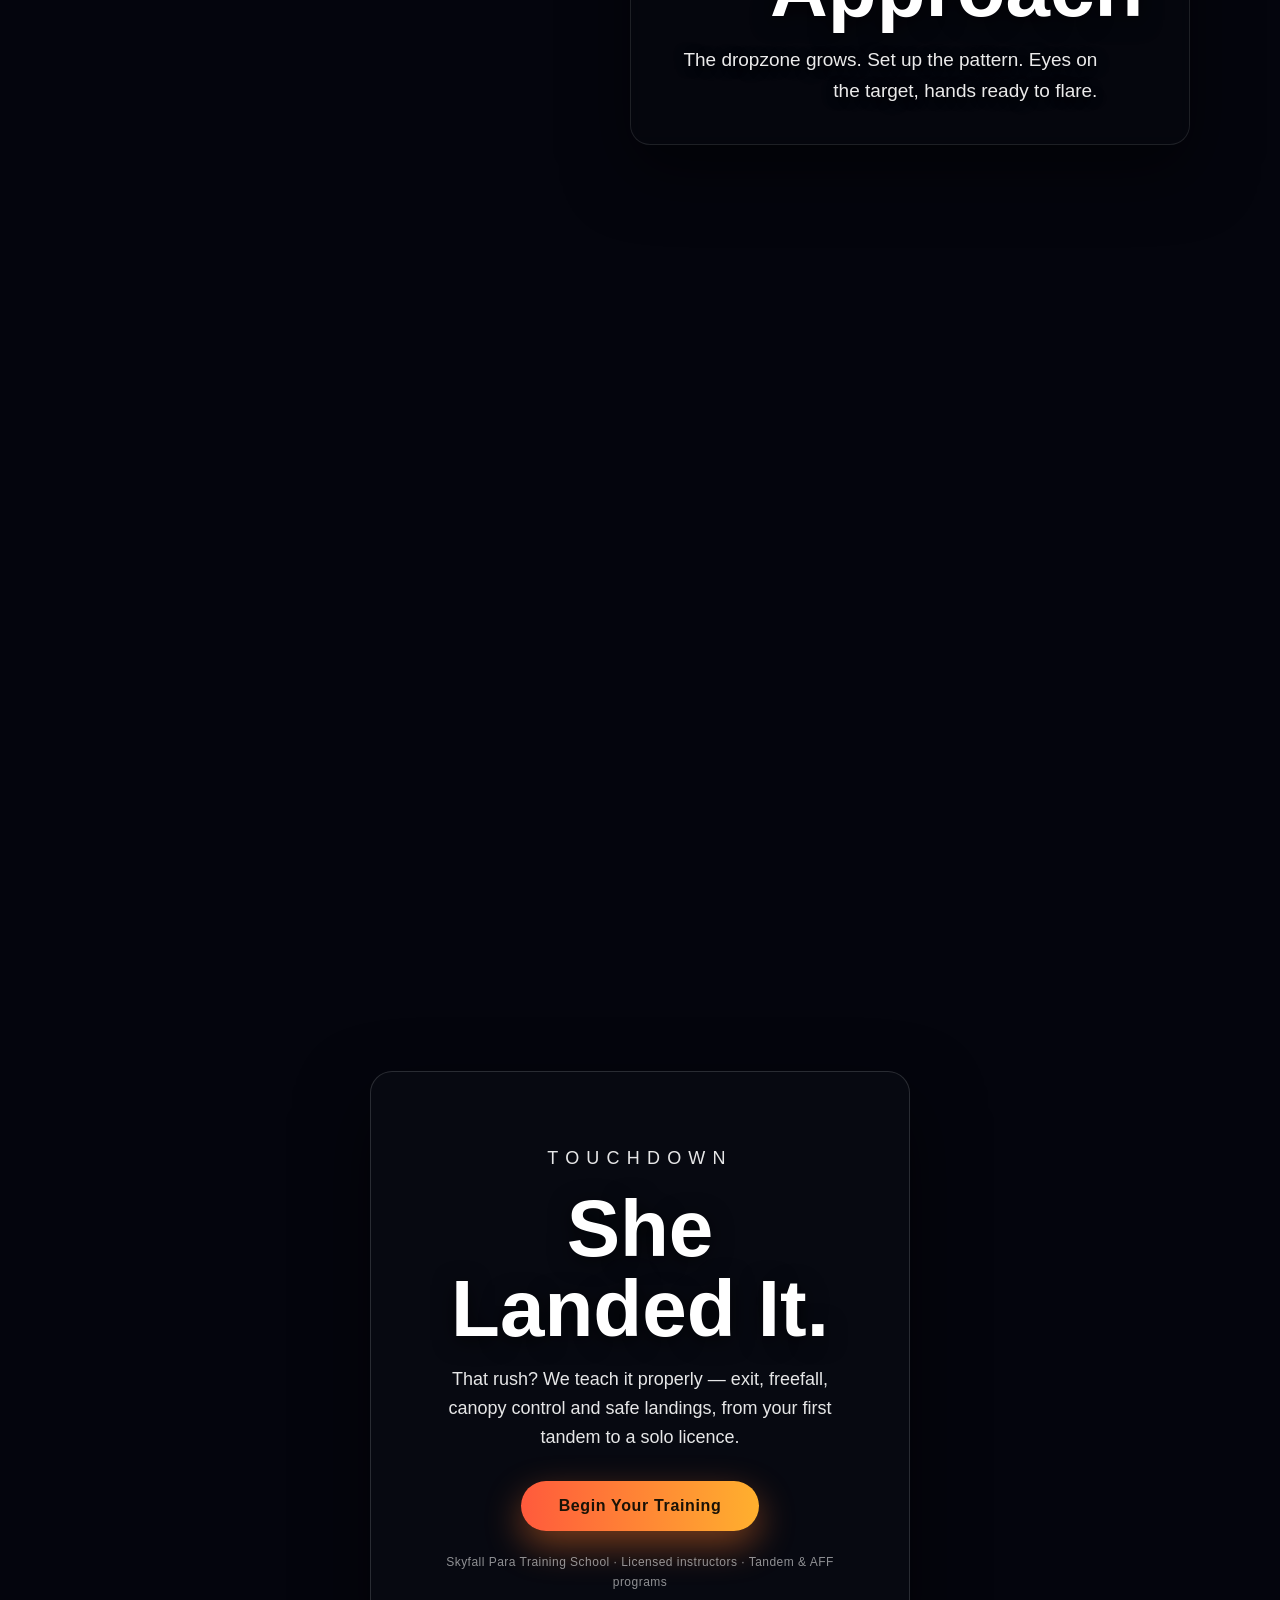
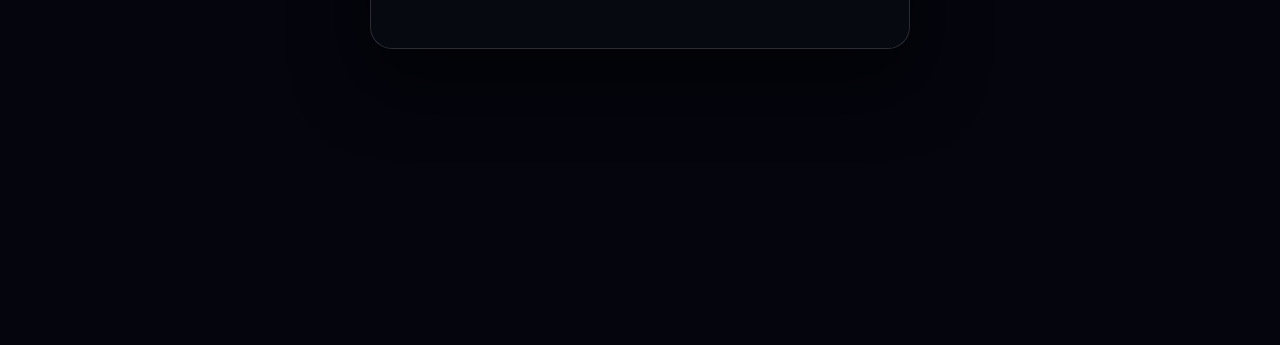
==== commit 6c44d969: "Make the jumper the animated focus and fix copy legibility The skydiver now exits with a tumble, buf" ====
--- a/skydive-journey/index.html
+++ b/skydive-journey/index.html
@@ -5,7 +5,6 @@
 <meta name="viewport" content="width=device-width, initial-scale=1, viewport-fit=cover" />
 <title>THE DIVE — Skyfall Para Training School</title>
 <meta name="description" content="A scroll-driven skydiving journey: exit, freefall, canopy, weather and a safe landing." />
-<link rel="preconnect" href="https://fonts.googleapis.com" />
 <link rel="stylesheet" href="style.css" />
 </head>
 <body>
@@ -13,41 +12,37 @@
 <!-- ============ FIXED CINEMATIC STAGE ============ -->
 <div class="stage" id="stage" aria-hidden="true">
 
-  <!-- Sky (gradient driven by altitude) -->
   <div class="sky" id="sky"></div>
   <div class="sky-glow" id="skyGlow"></div>
-
-  <!-- Star field for high altitude -->
   <div class="stars" id="stars"></div>
 
-  <!-- Parallax cloud decks -->
   <div class="clouds deck-far"  id="cloudsFar"></div>
   <div class="clouds deck-mid"  id="cloudsMid"></div>
   <div class="clouds deck-near" id="cloudsNear"></div>
 
-  <!-- Speed / wind streaks -->
   <div class="windfield" id="windfield"></div>
 
-  <!-- The aircraft -->
+  <!-- The aircraft (outer = scroll recede, inner = live idle) -->
   <div class="plane" id="plane">
-    <svg viewBox="0 0 320 140" width="320" height="140" aria-hidden="true">
-      <g fill="#e9eef5">
-        <path d="M40 78 L250 64 Q300 60 312 70 Q300 84 250 86 L60 96 Q44 96 40 88 Z"/>
-        <path d="M120 70 L96 26 L116 24 L168 66 Z" fill="#c4ccd8"/>
-        <path d="M120 84 L100 120 L120 120 L168 86 Z" fill="#aab4c4"/>
-        <path d="M250 66 L246 40 L262 42 L276 66 Z" fill="#c4ccd8"/>
-        <circle cx="86" cy="80" r="5" fill="#7fb2e6"/>
-        <circle cx="104" cy="78" r="5" fill="#7fb2e6"/>
-        <circle cx="122" cy="76" r="5" fill="#7fb2e6"/>
-      </g>
-      <rect x="150" y="74" width="30" height="20" rx="3" fill="#1a2230"/>
-    </svg>
+    <div class="plane-body">
+      <svg viewBox="0 0 320 140" width="320" height="140" aria-hidden="true">
+        <g fill="#e9eef5">
+          <path d="M40 78 L250 64 Q300 60 312 70 Q300 84 250 86 L60 96 Q44 96 40 88 Z"/>
+          <path d="M120 70 L96 26 L116 24 L168 66 Z" fill="#c4ccd8"/>
+          <path d="M120 84 L100 120 L120 120 L168 86 Z" fill="#aab4c4"/>
+          <path d="M250 66 L246 40 L262 42 L276 66 Z" fill="#c4ccd8"/>
+          <circle cx="86" cy="80" r="5" fill="#7fb2e6"/>
+          <circle cx="104" cy="78" r="5" fill="#7fb2e6"/>
+          <circle cx="122" cy="76" r="5" fill="#7fb2e6"/>
+        </g>
+        <rect x="150" y="74" width="30" height="20" rx="3" fill="#1a2230"/>
+      </svg>
+    </div>
   </div>
 
   <!-- The jumper + canopy rig -->
   <div class="rig" id="rig">
 
-    <!-- Parachute canopy (unfurls on deploy) -->
     <div class="canopy" id="canopy">
       <svg viewBox="0 0 360 220" width="360" height="220" aria-hidden="true">
         <defs>
@@ -70,38 +65,47 @@
       </svg>
     </div>
 
-    <!-- The skydiver -->
+    <!-- The skydiver (our main character) -->
     <div class="diver" id="diver">
-      <svg viewBox="0 0 220 220" width="220" height="220" aria-hidden="true">
-        <!-- FREEFALL POSE (belly to earth, arched box) -->
-        <g id="poseFreefall" fill="#16202e">
-          <ellipse cx="110" cy="58" rx="20" ry="18"/>
-          <rect x="86" y="70" width="48" height="74" rx="20"/>
-          <path d="M92 84 L44 60 L34 78 L86 108 Z"/>
-          <path d="M128 84 L176 60 L186 78 L134 108 Z"/>
-          <path d="M96 140 L62 188 L80 198 L110 150 Z"/>
-          <path d="M124 140 L158 188 L140 198 L110 150 Z"/>
-          <rect x="92" y="44" width="36" height="26" rx="12" fill="#ff8324"/>
+      <svg viewBox="0 0 240 240" width="240" height="240" aria-hidden="true">
+
+        <!-- FREEFALL POSE — belly to earth, arched, ponytail streaming -->
+        <g id="poseFreefall">
+          <path id="ponyFF" d="M120 44 C152 24 180 16 202 26 C184 30 176 40 174 53
+                   C190 51 202 60 204 73 C186 67 172 73 162 84
+                   C154 60 138 50 120 53 Z" fill="#3b2415"/>
+          <path d="M96 96 L38 78 L32 98 L92 120 Z" fill="#16b8a7"/>
+          <path d="M134 96 L192 78 L198 98 L138 120 Z" fill="#16b8a7"/>
+          <path d="M104 152 L74 210 L92 218 L122 160 Z" fill="#0f8f83"/>
+          <path d="M126 152 L156 210 L138 218 L116 160 Z" fill="#0f8f83"/>
+          <path d="M90 78 Q115 64 142 78 L146 140 Q115 158 86 140 Z" fill="#1ad0bc"/>
+          <rect x="100" y="92" width="34" height="42" rx="9" fill="#0f8f83"/>
+          <ellipse cx="116" cy="54" rx="19" ry="18" fill="#e9b793"/>
+          <path d="M97 50 a19 19 0 0 1 38 0 q-19 -11 -38 0 Z" fill="#202833"/>
+          <rect x="101" y="52" width="30" height="11" rx="5" fill="#0c0f14"/>
         </g>
-        <!-- UNDER-CANOPY POSE (upright in harness) -->
-        <g id="poseCanopy" fill="#16202e" opacity="0">
-          <circle cx="110" cy="48" r="17"/>
-          <rect x="92" y="62" width="36" height="62" rx="14"/>
-          <path d="M96 70 L70 20 L84 14 L112 66 Z"/>
-          <path d="M124 70 L150 20 L136 14 L108 66 Z"/>
-          <rect x="95" y="120" width="13" height="64" rx="6"/>
-          <rect x="112" y="120" width="13" height="64" rx="6"/>
-          <rect x="94" y="36" width="32" height="22" rx="10" fill="#ff8324"/>
+
+        <!-- UNDER-CANOPY POSE — upright in the harness -->
+        <g id="poseCanopy" opacity="0">
+          <path id="ponyCP" d="M104 40 C90 24 74 16 60 22 C72 30 74 42 72 55
+                   C64 74 68 96 82 108 C84 86 96 66 110 58 Z" fill="#3b2415"/>
+          <path d="M98 74 L70 22 L82 16 L112 70 Z" fill="#16b8a7"/>
+          <path d="M126 74 L154 22 L142 16 L112 70 Z" fill="#16b8a7"/>
+          <path d="M96 64 Q114 56 132 64 L136 124 Q114 134 92 124 Z" fill="#1ad0bc"/>
+          <rect x="100" y="80" width="28" height="36" rx="8" fill="#0f8f83"/>
+          <rect x="102" y="120" width="13" height="62" rx="6" fill="#0f8f83"/>
+          <rect x="115" y="120" width="13" height="62" rx="6" fill="#0f8f83"/>
+          <circle cx="114" cy="50" r="17" fill="#e9b793"/>
+          <path d="M97 48 a17 17 0 0 1 34 0 q-17 -10 -34 0 Z" fill="#202833"/>
+          <rect x="100" y="48" width="28" height="10" rx="5" fill="#0c0f14"/>
         </g>
       </svg>
     </div>
   </div>
 
-  <!-- Weather: rain + storm + lightning -->
   <div class="rain" id="rain"></div>
   <div class="lightning" id="lightning"></div>
 
-  <!-- The ground rushing up -->
   <div class="ground" id="ground">
     <div class="field"></div>
     <div class="dropzone" id="dropzone">
@@ -111,12 +115,10 @@
     <div class="dust" id="dust"></div>
   </div>
 
-  <!-- Cinematic overlays -->
   <div class="vignette" id="vignette"></div>
   <div class="gforce" id="gforce"></div>
   <div class="flash" id="flash"></div>
 
-  <!-- HUD -->
   <div class="hud">
     <div class="hud-block">
       <span class="hud-label">Altitude</span>
@@ -133,25 +135,27 @@
   </div>
 </div>
 
-<!-- ============ SCROLL TRACK (drives the dive) ============ -->
+<!-- ============ SCROLL TRACK ============ -->
 <main class="track">
   <header class="hero">
-    <p class="kicker">Skyfall Para Training School</p>
-    <h1>THE&nbsp;DIVE</h1>
-    <p class="sub">14,000 feet. 60 seconds of freefall. One canopy between you and the ground.<br/>Scroll to take the jump.</p>
-    <div class="scroll-cue"><span></span>scroll</div>
+    <div class="copy">
+      <p class="kicker">Skyfall Para Training School</p>
+      <h1>THE&nbsp;DIVE</h1>
+      <p class="sub">14,000 feet. 60 seconds of freefall.<br/>One canopy between you and the ground.</p>
+    </div>
+    <div class="scroll-cue"><span></span>scroll to jump</div>
   </header>
 
-  <section class="beat" data-title="Exit"><h2>The Door Opens</h2><p>Wind roars past the open hatch. You check your rig, breathe, and step into the sky.</p></section>
-  <section class="beat" data-title="Freefall"><h2>Terminal Velocity</h2><p>Belly to earth, arched and stable. 120 miles per hour. The altimeter spins down.</p></section>
-  <section class="beat" data-title="Deploy"><h2>Pull</h2><p>Pilot chute out. Lines stretch. The canopy blossoms and slams you upright.</p></section>
-  <section class="beat" data-title="Weather"><h2>Fight The Wind</h2><p>A squall rolls in. Steer through gusts and rain — read the air, hold your line.</p></section>
-  <section class="beat" data-title="Approach"><h2>Final Approach</h2><p>The dropzone grows. Set up your pattern. Eyes on the target, hands ready to flare.</p></section>
+  <section class="beat"><div class="copy"><h2>The Door Opens</h2><p>Wind roars past the open hatch. She checks her rig, breathes, and steps into the sky.</p></div></section>
+  <section class="beat"><div class="copy"><h2>Terminal Velocity</h2><p>Belly to earth, arched and stable. 120 miles per hour — the airframe of her body fighting the wind.</p></div></section>
+  <section class="beat"><div class="copy"><h2>Pull</h2><p>Pilot chute out. Lines snap taut. The canopy blossoms and slams her upright.</p></div></section>
+  <section class="beat"><div class="copy"><h2>Fight The Wind</h2><p>A squall rolls in. She steers through gusts and rain — reading the air, holding her line.</p></div></section>
+  <section class="beat"><div class="copy"><h2>Final Approach</h2><p>The dropzone grows. Set up the pattern. Eyes on the target, hands ready to flare.</p></div></section>
 
   <section class="finale" id="finale">
     <div class="card">
       <p class="kicker">Touchdown</p>
-      <h2>You Landed It.</h2>
+      <h2>She Landed It.</h2>
       <p>That rush? We teach it properly — exit, freefall, canopy control and safe landings, from your first tandem to a solo licence.</p>
       <a class="cta" href="#" onclick="return false;">Begin Your Training</a>
       <p class="fineprint">Skyfall Para Training School · Licensed instructors · Tandem &amp; AFF programs</p>
--- a/skydive-journey/style.css
+++ b/skydive-journey/style.css
@@ -3,21 +3,18 @@
    ============================================================ */
 
 :root{
-  --p: 0;            /* global dive progress 0..1 (set by JS) */
+  --p: 0;
   --sky-top:  #04050d;
   --sky-bot:  #15305a;
-  --glow: 0;         /* horizon glow opacity */
-  --shake: 0px;      /* canopy-shock screen shake */
-  --gforce: 0;       /* freefall vignette punch */
+  --glow: 0;
+  --shake: 0px;
+  --gforce: 0;
 }
 
 *{ margin:0; padding:0; box-sizing:border-box; }
-
 html{ scroll-behavior:smooth; }
-
 body{
-  background:#04050d;
-  color:#fff;
+  background:#04050d; color:#fff;
   font-family:"Segoe UI",-apple-system,BlinkMacSystemFont,Roboto,Helvetica,Arial,sans-serif;
   -webkit-font-smoothing:antialiased;
   overflow-x:hidden;
@@ -25,9 +22,7 @@
 
 /* ---------- Fixed cinematic stage ---------- */
 .stage{
-  position:fixed; inset:0;
-  overflow:hidden;
-  z-index:0;
+  position:fixed; inset:0; overflow:hidden; z-index:0;
   transform:translate3d(var(--shake),calc(var(--shake) * -0.6),0);
 }
 
@@ -38,18 +33,15 @@
   transition:background .12s linear;
 }
 .sky-glow{
-  position:absolute; left:-10%; right:-10%; bottom:-8%;
-  height:60%;
+  position:absolute; left:-10%; right:-10%; bottom:-8%; height:60%;
   background:radial-gradient(60% 100% at 50% 100%,
             rgba(255,150,70,.55), rgba(255,150,70,0) 70%);
-  opacity:var(--glow);
-  pointer-events:none;
-}
-
-/* ---------- Stars (high altitude only) ---------- */
+  opacity:var(--glow); pointer-events:none;
+}
+
+/* ---------- Stars ---------- */
 .stars{
-  position:absolute; inset:0;
-  opacity:0;
+  position:absolute; inset:0; opacity:0; pointer-events:none;
   background-image:
     radial-gradient(1.4px 1.4px at 12% 18%, #fff, transparent),
     radial-gradient(1.2px 1.2px at 28% 42%, #cfe0ff, transparent),
@@ -58,16 +50,12 @@
     radial-gradient(1.5px 1.5px at 78% 22%, #e6efff, transparent),
     radial-gradient(1.1px 1.1px at 88% 48%, #fff, transparent),
     radial-gradient(1.3px 1.3px at 38% 60%, #fff, transparent);
-  pointer-events:none;
 }
 
 /* ---------- Clouds ---------- */
 .clouds{
-  position:absolute; left:-20%; right:-20%;
-  height:240%;
-  top:-70%;
-  pointer-events:none;
-  will-change:transform;
+  position:absolute; left:-20%; right:-20%; height:240%; top:-70%;
+  pointer-events:none; will-change:transform;
 }
 .clouds::before,.clouds::after{
   content:""; position:absolute; left:0; right:0; height:34%;
@@ -76,43 +64,36 @@
 .deck-far{ filter:blur(7px);  opacity:.45; }
 .deck-mid{ filter:blur(3px);  opacity:.7;  }
 .deck-near{ filter:blur(1px); opacity:.92; }
-
-.deck-far::before{
-  top:14%;
+.deck-far::before{ top:14%;
   background:
     radial-gradient(closest-side at 22% 50%, #fff 0 60%, transparent 72%) 0 0/300px 110px,
-    radial-gradient(closest-side at 70% 50%, #eef4ff 0 60%, transparent 72%) 140px 30px/360px 130px;
-}
-.deck-mid::before{
-  top:46%;
+    radial-gradient(closest-side at 70% 50%, #eef4ff 0 60%, transparent 72%) 140px 30px/360px 130px;}
+.deck-mid::before{ top:46%;
   background:
     radial-gradient(closest-side at 30% 55%, #fff 0 58%, transparent 70%) 0 0/420px 150px,
-    radial-gradient(closest-side at 78% 45%, #fff 0 58%, transparent 70%) 260px 60px/520px 180px;
-}
-.deck-mid::after{
-  top:72%;
-  background:
-    radial-gradient(closest-side at 50% 50%, #fff 0 60%, transparent 72%) 80px 0/600px 200px;
-}
-.deck-near::before{
-  top:30%;
+    radial-gradient(closest-side at 78% 45%, #fff 0 58%, transparent 70%) 260px 60px/520px 180px;}
+.deck-mid::after{ top:72%;
+  background:radial-gradient(closest-side at 50% 50%, #fff 0 60%, transparent 72%) 80px 0/600px 200px;}
+.deck-near::before{ top:30%;
   background:
     radial-gradient(closest-side at 40% 55%, #fff 0 62%, transparent 74%) 0 0/680px 230px,
-    radial-gradient(closest-side at 85% 50%, #fff 0 62%, transparent 74%) 420px 80px/720px 260px;
-}
+    radial-gradient(closest-side at 85% 50%, #fff 0 62%, transparent 74%) 420px 80px/720px 260px;}
 
 /* ---------- Wind / speed streaks ---------- */
 .windfield{
-  position:absolute; inset:-10%;
-  pointer-events:none;
-  opacity:0;
+  position:absolute; inset:-10%; pointer-events:none; opacity:0;
   background-image:repeating-linear-gradient(
-      to bottom,
-      rgba(255,255,255,.5) 0 2px,
-      transparent 2px 26px);
-  background-size:100% 220px;
+      to bottom, rgba(255,255,255,.6) 0 2px, transparent 2px 22px);
+  background-size:100% 200px;
   mix-blend-mode:screen;
-  animation:windrush .5s linear infinite;
+  animation:windrush .42s linear infinite;
+}
+.windfield::after{
+  content:""; position:absolute; inset:0;
+  background-image:repeating-linear-gradient(
+      to bottom, rgba(255,255,255,.35) 0 1px, transparent 1px 13px);
+  background-size:100% 130px;
+  animation:windrush .26s linear infinite;
 }
 @keyframes windrush{ to{ background-position:0 220px; } }
 
@@ -120,8 +101,16 @@
 .plane{
   position:absolute; left:50%; top:34%;
   transform:translate(-50%,-50%);
+  will-change:transform,opacity;
+}
+.plane-body{
   filter:drop-shadow(0 14px 24px rgba(0,0,0,.45));
-  will-change:transform,opacity;
+  animation:planeIdle 3.2s ease-in-out infinite;
+  will-change:transform;
+}
+@keyframes planeIdle{
+  0%,100%{ transform:translateY(0) rotate(0deg); }
+  50%    { transform:translateY(-9px) rotate(-1.4deg); }
 }
 
 /* ---------- Rig: diver + canopy ---------- */
@@ -132,9 +121,9 @@
 }
 .diver{
   position:relative;
-  filter:drop-shadow(0 10px 16px rgba(0,0,0,.4));
-  transform-origin:50% 30%;
-  will-change:transform;
+  transform-origin:50% 12%;
+  filter:drop-shadow(0 12px 18px rgba(0,0,0,.45));
+  will-change:transform,filter;
 }
 .canopy{
   position:absolute; left:50%; bottom:78%;
@@ -144,28 +133,22 @@
   filter:drop-shadow(0 10px 20px rgba(0,0,0,.35));
   will-change:transform,opacity;
 }
-#poseFreefall,#poseCanopy{ transition:opacity .25s ease; }
+#poseFreefall,#poseCanopy{ transition:opacity .2s ease; }
+#ponyFF{ transform-box:fill-box; transform-origin:6% 64%; will-change:transform; }
+#ponyCP{ transform-box:fill-box; transform-origin:82% 78%; will-change:transform; }
 
 /* ---------- Weather ---------- */
 .rain{
-  position:absolute; inset:-20%;
-  pointer-events:none;
-  opacity:0;
+  position:absolute; inset:-20%; pointer-events:none; opacity:0;
   background-image:repeating-linear-gradient(
-      14deg,
-      rgba(190,215,240,.55) 0 1.5px,
-      transparent 1.5px 9px);
+      14deg, rgba(190,215,240,.55) 0 1.5px, transparent 1.5px 9px);
   background-size:100% 120px;
-  animation:rainfall .35s linear infinite;
+  animation:rainfall .3s linear infinite;
 }
 @keyframes rainfall{ to{ background-position:60px 120px; } }
-
 .lightning{
-  position:absolute; inset:0;
-  background:#fff;
-  opacity:0;
-  pointer-events:none;
-  mix-blend-mode:screen;
+  position:absolute; inset:0; background:#fff; opacity:0;
+  pointer-events:none; mix-blend-mode:screen;
 }
 .lightning.strike{ animation:strike 1.1s linear; }
 @keyframes strike{
@@ -175,15 +158,12 @@
 
 /* ---------- Ground ---------- */
 .ground{
-  position:absolute; left:-10%; right:-10%; bottom:0;
-  height:46%;
-  transform:translateY(100%);
-  will-change:transform;
+  position:absolute; left:-10%; right:-10%; bottom:0; height:46%;
+  transform:translateY(100%); will-change:transform;
 }
 .field{
   position:absolute; inset:0;
-  background:
-    radial-gradient(120% 80% at 50% 120%, #2f7d3f 0%, #245f31 55%, #1b3f24 100%);
+  background:radial-gradient(120% 80% at 50% 120%, #2f7d3f 0%, #245f31 55%, #1b3f24 100%);
 }
 .field::after{
   content:""; position:absolute; inset:0;
@@ -192,168 +172,115 @@
     repeating-linear-gradient(2deg,  rgba(255,255,255,.05) 0 40px, transparent 40px 110px);
 }
 .dropzone{
-  position:absolute; left:50%; top:30%;
-  width:120px; height:120px;
-  transform:translate(-50%,-50%);
-  display:grid; place-items:center;
-}
-.dz-ring{
-  position:absolute; inset:0; border:3px solid rgba(255,255,255,.85);
-  border-radius:50%;
-}
+  position:absolute; left:50%; top:30%; width:120px; height:120px;
+  transform:translate(-50%,-50%); display:grid; place-items:center;
+}
+.dz-ring{ position:absolute; inset:0; border:3px solid rgba(255,255,255,.85); border-radius:50%; }
 .dz-ring.r2{ inset:26px; opacity:.6; }
-.dz-x{
-  font-size:54px; font-weight:800; color:#fff;
-  text-shadow:0 2px 6px rgba(0,0,0,.5);
-}
+.dz-x{ font-size:54px; font-weight:800; color:#fff; text-shadow:0 2px 6px rgba(0,0,0,.5); }
 .dust{
-  position:absolute; left:50%; bottom:22%;
-  width:10px; height:10px; border-radius:50%;
+  position:absolute; left:50%; bottom:22%; width:10px; height:10px; border-radius:50%;
   background:radial-gradient(circle,#d8c9a8,rgba(216,201,168,0));
-  transform:translateX(-50%) scale(0);
-  opacity:0;
+  transform:translateX(-50%) scale(0); opacity:0;
 }
 
 /* ---------- Cinematic overlays ---------- */
-.vignette{
-  position:absolute; inset:0; pointer-events:none;
-  box-shadow:inset 0 0 240px 70px rgba(0,0,0,.55);
-}
-.gforce{
-  position:absolute; inset:0; pointer-events:none;
-  background:radial-gradient(60% 60% at 50% 45%,
-            transparent 40%, rgba(0,0,0,.7) 100%);
-  opacity:var(--gforce);
-}
-.flash{
-  position:absolute; inset:0; pointer-events:none;
-  background:#fff; opacity:0;
-}
+.vignette{ position:absolute; inset:0; pointer-events:none;
+  box-shadow:inset 0 0 240px 70px rgba(0,0,0,.55); }
+.gforce{ position:absolute; inset:0; pointer-events:none;
+  background:radial-gradient(60% 60% at 50% 45%, transparent 38%, rgba(0,0,0,.78) 100%);
+  opacity:var(--gforce); }
+.flash{ position:absolute; inset:0; pointer-events:none; background:#fff; opacity:0; }
 
 /* ---------- HUD ---------- */
 .hud{
   position:absolute; left:0; right:0; bottom:0;
-  display:flex; align-items:flex-end; justify-content:space-between;
-  gap:20px;
+  display:flex; align-items:flex-end; justify-content:space-between; gap:20px;
   padding:22px clamp(16px,4vw,54px) clamp(18px,3.4vw,40px);
-  font-variant-numeric:tabular-nums;
-  z-index:5;
+  font-variant-numeric:tabular-nums; z-index:5;
   background:linear-gradient(0deg, rgba(0,0,0,.5), transparent);
 }
-.hud-label{
-  display:block; font-size:11px; letter-spacing:.28em;
-  text-transform:uppercase; color:rgba(255,255,255,.6);
-  margin-bottom:4px;
-}
-.hud-value{ font-size:clamp(15px,2.2vw,20px); color:rgba(255,255,255,.85); }
-.hud-value b{
-  font-size:clamp(26px,5vw,46px); font-weight:800; color:#fff;
-  letter-spacing:.01em;
-}
+.hud-label{ display:block; font-size:11px; letter-spacing:.28em;
+  text-transform:uppercase; color:rgba(255,255,255,.65); margin-bottom:4px; }
+.hud-value{ font-size:clamp(15px,2.2vw,20px); color:rgba(255,255,255,.9); }
+.hud-value b{ font-size:clamp(26px,5vw,46px); font-weight:800; color:#fff; }
 .hud-block.right{ text-align:right; }
 .hud-mid{ flex:1; max-width:340px; text-align:center; padding-bottom:6px; }
-.phase{
-  display:inline-block; font-size:12px; letter-spacing:.34em;
-  text-transform:uppercase; color:#ff9b4d; font-weight:700;
-  margin-bottom:10px;
-  text-shadow:0 0 14px rgba(255,131,36,.6);
-}
-.divebar{
-  height:4px; border-radius:99px;
-  background:rgba(255,255,255,.18); overflow:hidden;
-}
-.divebar i{
-  display:block; height:100%; width:calc(var(--p) * 100%);
-  background:linear-gradient(90deg,#ff5a3c,#ffb02e);
-}
-
-/* ---------- Scroll track (transparent, drives the stage) ---------- */
+.phase{ display:inline-block; font-size:12px; letter-spacing:.34em;
+  text-transform:uppercase; color:#ff9b4d; font-weight:700; margin-bottom:10px;
+  text-shadow:0 0 14px rgba(255,131,36,.6); }
+.divebar{ height:4px; border-radius:99px; background:rgba(255,255,255,.18); overflow:hidden; }
+.divebar i{ display:block; height:100%; width:calc(var(--p) * 100%);
+  background:linear-gradient(90deg,#ff5a3c,#ffb02e); }
+
+/* ---------- Scroll track ---------- */
 .track{ position:relative; z-index:2; }
-
 .hero,.beat,.finale{
-  min-height:100vh;
-  display:flex; flex-direction:column; justify-content:center;
+  min-height:100vh; display:flex; flex-direction:column; justify-content:center;
   padding:8vh clamp(22px,7vw,120px);
 }
-.beat{ min-height:170vh; }   /* longer beats = more animation runway */
-.finale{ min-height:130vh; }
-
+.beat{ min-height:175vh; align-items:flex-start; }
+.finale{ min-height:130vh; align-items:center; text-align:center; }
 .hero{ text-align:center; align-items:center; }
-.kicker{
-  font-size:13px; letter-spacing:.4em; text-transform:uppercase;
-  color:#ff9b4d; margin-bottom:18px;
-}
+
+/* readable scrim behind all copy */
+.copy{
+  display:inline-block; max-width:560px;
+  padding:clamp(22px,3.4vw,38px) clamp(24px,3.8vw,46px);
+  background:rgba(6,9,14,.5);
+  border:1px solid rgba(255,255,255,.10);
+  border-radius:20px;
+  backdrop-filter:blur(7px); -webkit-backdrop-filter:blur(7px);
+  box-shadow:0 26px 64px rgba(0,0,0,.5);
+}
+.hero .copy{ background:rgba(6,9,14,.34); border-color:rgba(255,255,255,.08); }
+
+.kicker{ font-size:13px; letter-spacing:.4em; text-transform:uppercase;
+  color:#ff9b4d; margin-bottom:16px; }
 .hero h1{
-  font-size:clamp(64px,18vw,200px);
-  font-weight:900; letter-spacing:.02em; line-height:.92;
-  text-shadow:0 14px 50px rgba(0,0,0,.6);
-}
-.hero .sub{
-  margin-top:22px; max-width:560px;
-  font-size:clamp(15px,2.3vw,19px); line-height:1.6;
-  color:rgba(255,255,255,.78);
-}
-.scroll-cue{
-  margin-top:54px; font-size:11px; letter-spacing:.34em;
-  text-transform:uppercase; color:rgba(255,255,255,.6);
+  font-size:clamp(60px,17vw,190px); font-weight:900; letter-spacing:.02em;
+  line-height:.92; text-shadow:0 6px 30px rgba(0,0,0,.85);
+}
+.hero .sub{ margin-top:20px; font-size:clamp(15px,2.3vw,19px); line-height:1.6;
+  color:rgba(255,255,255,.9); text-shadow:0 2px 14px rgba(0,0,0,.9); }
+.scroll-cue{ margin-top:46px; font-size:11px; letter-spacing:.34em;
+  text-transform:uppercase; color:rgba(255,255,255,.85);
   display:flex; flex-direction:column; align-items:center; gap:12px;
-}
-.scroll-cue span{
-  width:24px; height:40px; border:2px solid rgba(255,255,255,.5);
-  border-radius:14px; position:relative;
-}
-.scroll-cue span::after{
-  content:""; position:absolute; left:50%; top:8px;
+  text-shadow:0 2px 10px rgba(0,0,0,.9); }
+.scroll-cue span{ width:24px; height:40px; border:2px solid rgba(255,255,255,.6);
+  border-radius:14px; position:relative; }
+.scroll-cue span::after{ content:""; position:absolute; left:50%; top:8px;
   width:4px; height:8px; border-radius:2px; background:#fff;
-  transform:translateX(-50%);
-  animation:cue 1.5s ease-in-out infinite;
-}
+  transform:translateX(-50%); animation:cue 1.5s ease-in-out infinite; }
 @keyframes cue{ 0%{opacity:0;transform:translate(-50%,0)} 40%{opacity:1}
   100%{opacity:0;transform:translate(-50%,16px)} }
 
-.beat h2,.finale h2{
-  font-size:clamp(34px,7vw,82px); font-weight:900; line-height:1;
-  max-width:14ch;
-  text-shadow:0 8px 30px rgba(0,0,0,.6);
-}
-.beat p{
-  margin-top:18px; max-width:440px;
-  font-size:clamp(15px,2.3vw,19px); line-height:1.6;
-  color:rgba(255,255,255,.8);
-}
+.beat h2,.finale h2{ font-size:clamp(34px,7vw,80px); font-weight:900;
+  line-height:1; max-width:14ch; text-shadow:0 4px 22px rgba(0,0,0,.85); }
+.beat p{ margin-top:16px; max-width:420px; font-size:clamp(15px,2.3vw,19px);
+  line-height:1.6; color:rgba(255,255,255,.92); text-shadow:0 2px 12px rgba(0,0,0,.9); }
 .beat:nth-child(even){ align-items:flex-end; text-align:right; }
-.beat:nth-child(even) p{ margin-left:auto; }
-
-.finale{ align-items:center; text-align:center; }
+
 .card{
-  max-width:540px;
-  background:rgba(10,14,22,.55);
-  border:1px solid rgba(255,255,255,.12);
-  backdrop-filter:blur(10px);
-  -webkit-backdrop-filter:blur(10px);
-  border-radius:22px;
-  padding:clamp(30px,5vw,56px);
-}
-.card p{ margin-top:16px; color:rgba(255,255,255,.8); line-height:1.6;
+  max-width:540px; background:rgba(10,14,22,.62);
+  border:1px solid rgba(255,255,255,.14);
+  backdrop-filter:blur(10px); -webkit-backdrop-filter:blur(10px);
+  border-radius:22px; padding:clamp(30px,5vw,56px);
+  box-shadow:0 30px 70px rgba(0,0,0,.55);
+}
+.card p{ margin-top:16px; color:rgba(255,255,255,.9); line-height:1.6;
   font-size:clamp(15px,2.2vw,18px); }
-.cta{
-  display:inline-block; margin-top:30px;
-  padding:16px 38px; border-radius:99px;
-  background:linear-gradient(90deg,#ff5a3c,#ffb02e);
-  color:#1a1206; font-weight:800; letter-spacing:.04em;
-  text-decoration:none; font-size:16px;
+.cta{ display:inline-block; margin-top:30px; padding:16px 38px; border-radius:99px;
+  background:linear-gradient(90deg,#ff5a3c,#ffb02e); color:#1a1206;
+  font-weight:800; letter-spacing:.04em; text-decoration:none; font-size:16px;
   box-shadow:0 14px 36px rgba(255,120,40,.45);
-  transition:transform .18s ease, box-shadow .18s ease;
-}
+  transition:transform .18s ease, box-shadow .18s ease; }
 .cta:hover{ transform:translateY(-2px) scale(1.02);
   box-shadow:0 18px 44px rgba(255,120,40,.6); }
-.fineprint{
-  margin-top:22px !important; font-size:12px !important;
-  letter-spacing:.04em; color:rgba(255,255,255,.5) !important;
-}
-
-/* ---------- Reduced motion ---------- */
+.fineprint{ margin-top:22px !important; font-size:12px !important;
+  letter-spacing:.04em; color:rgba(255,255,255,.55) !important; }
+
 @media (prefers-reduced-motion:reduce){
   html{ scroll-behavior:auto; }
-  .windfield,.rain,.scroll-cue span::after{ animation:none; }
-}
+  .windfield,.windfield::after,.rain,.scroll-cue span::after,.plane-body{ animation:none; }
+}
